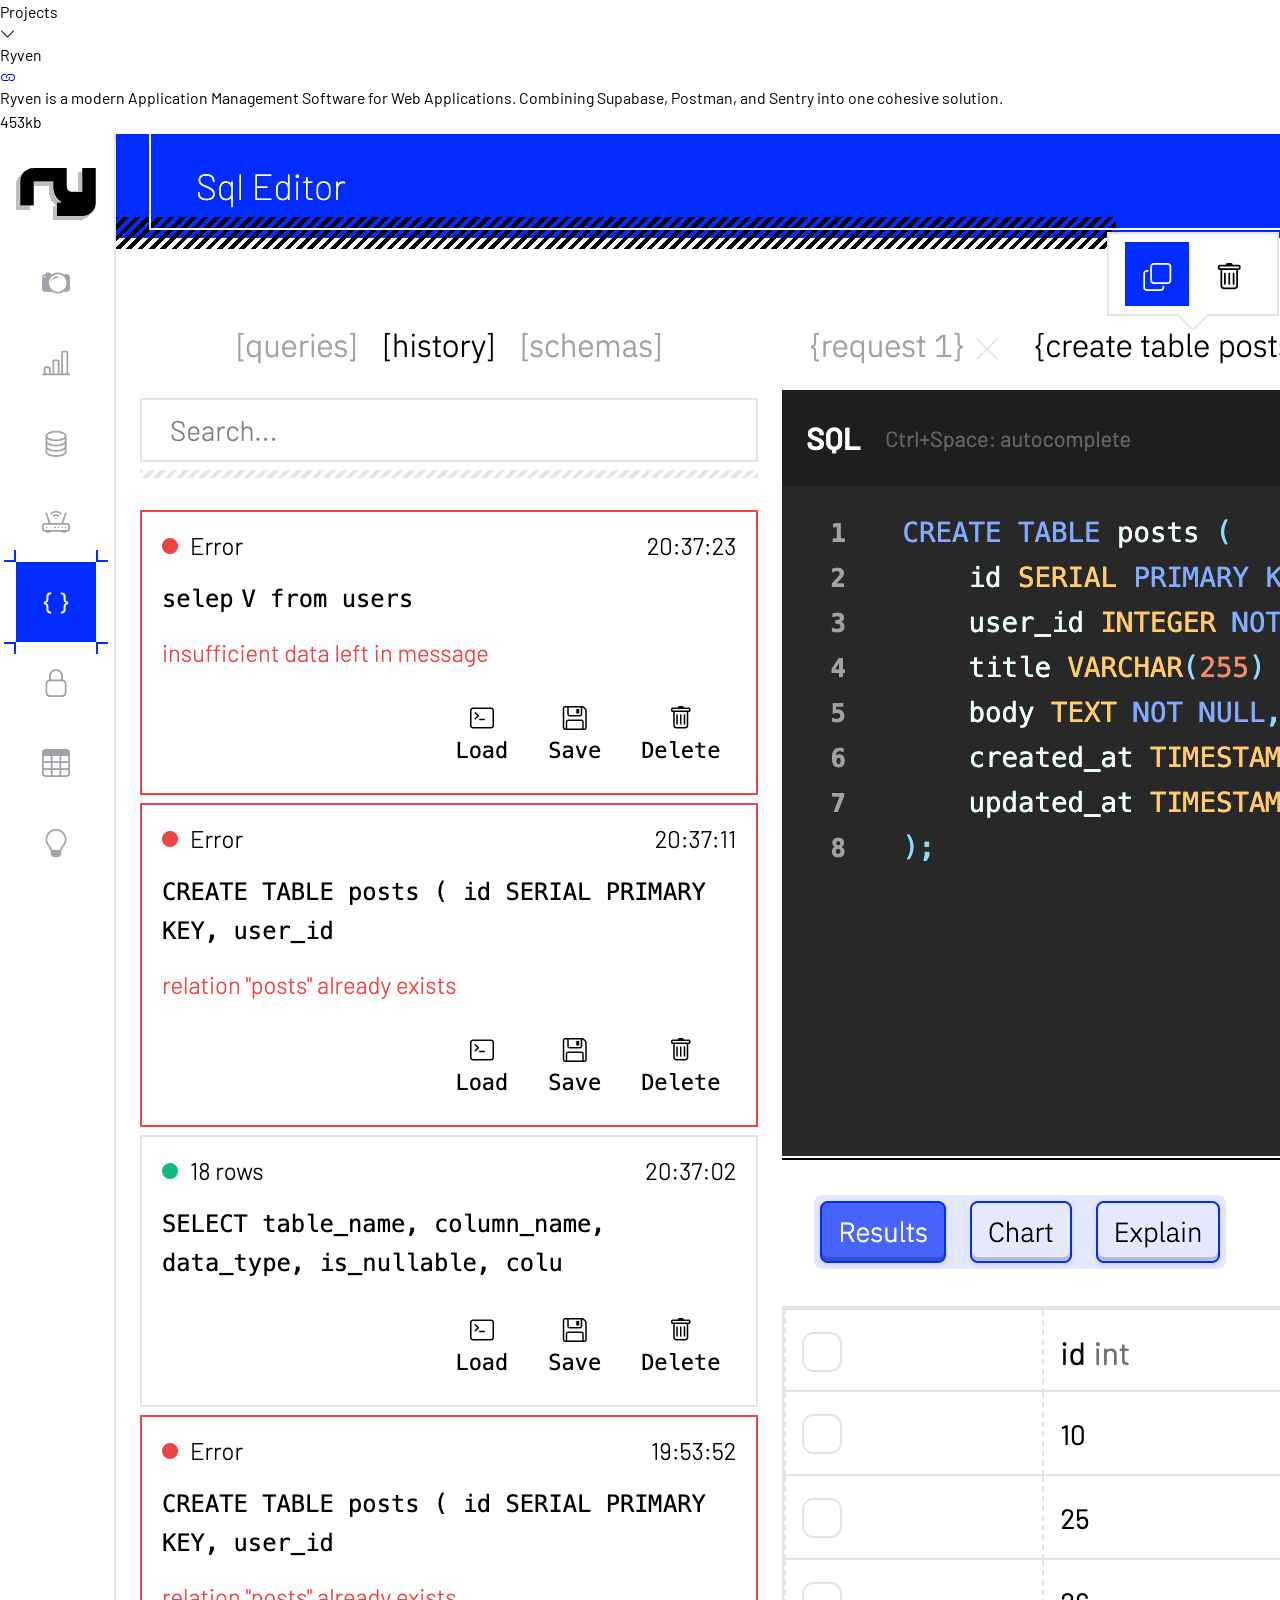
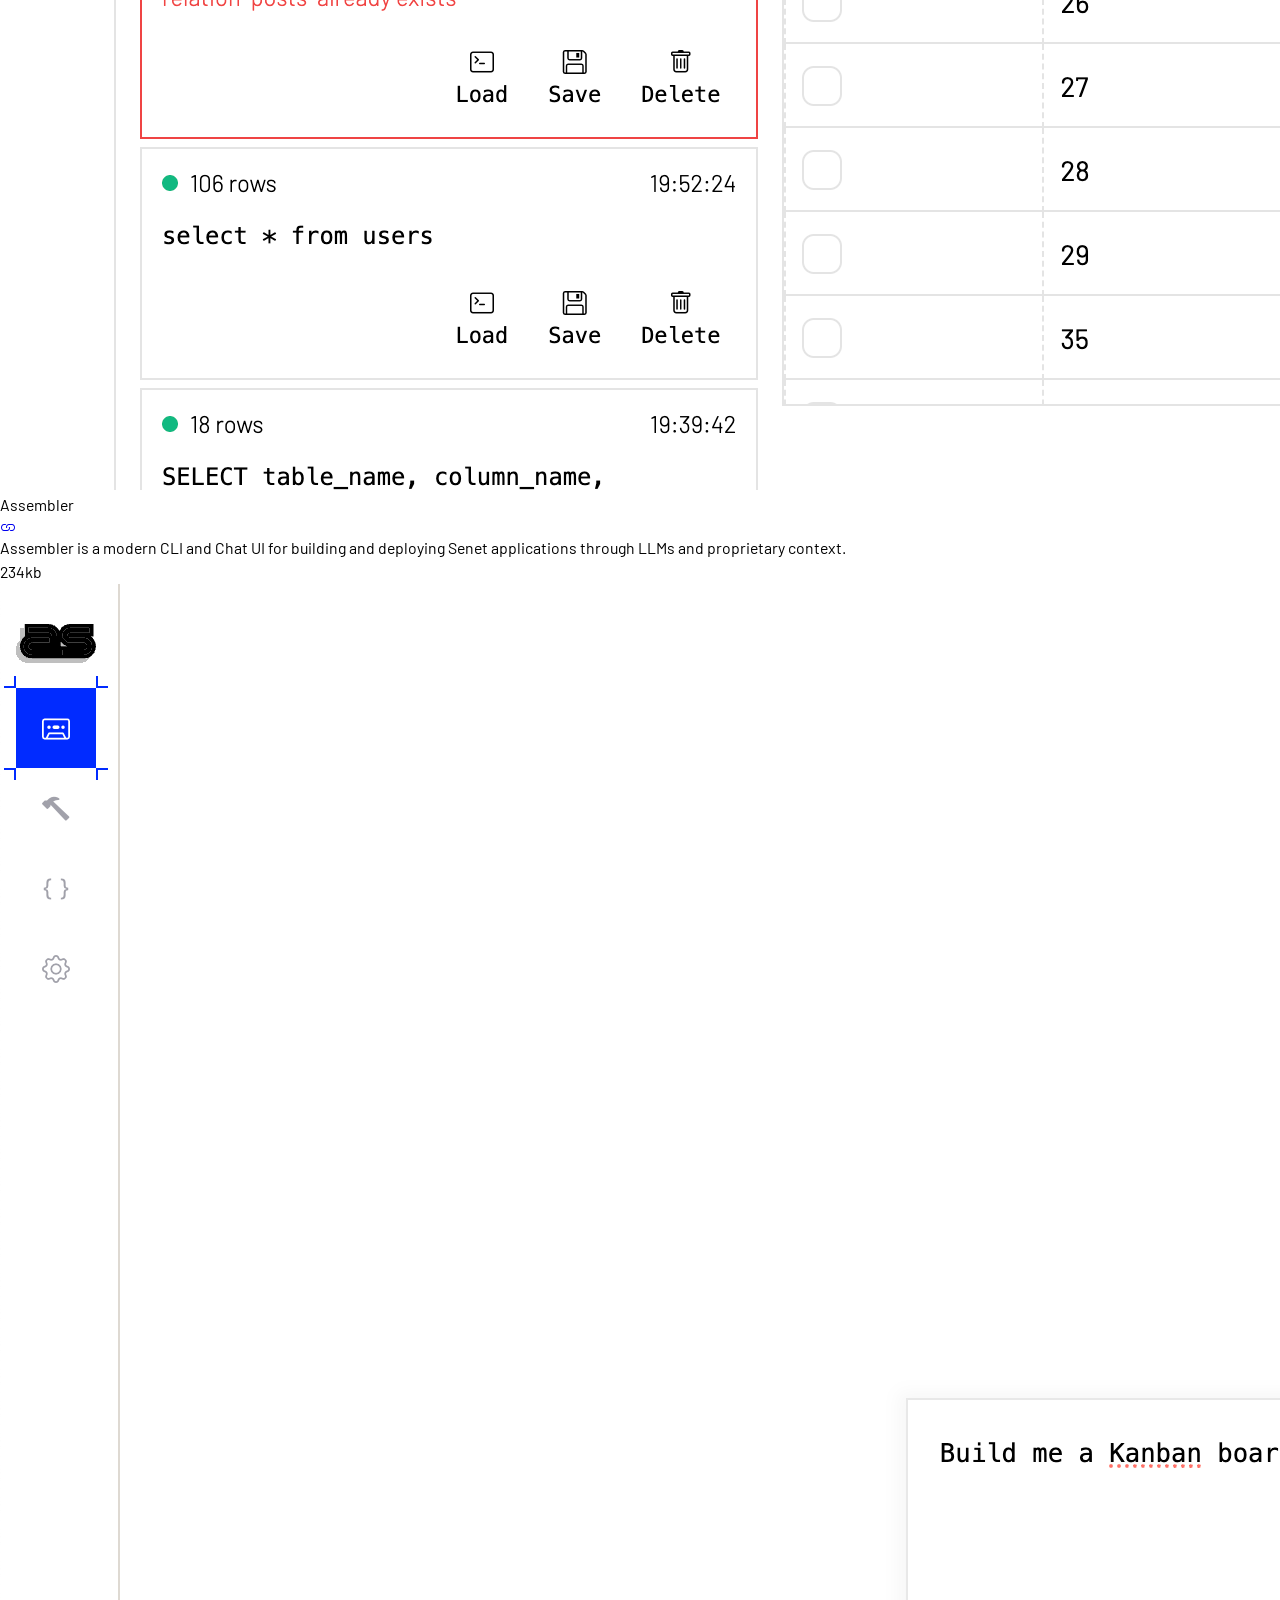
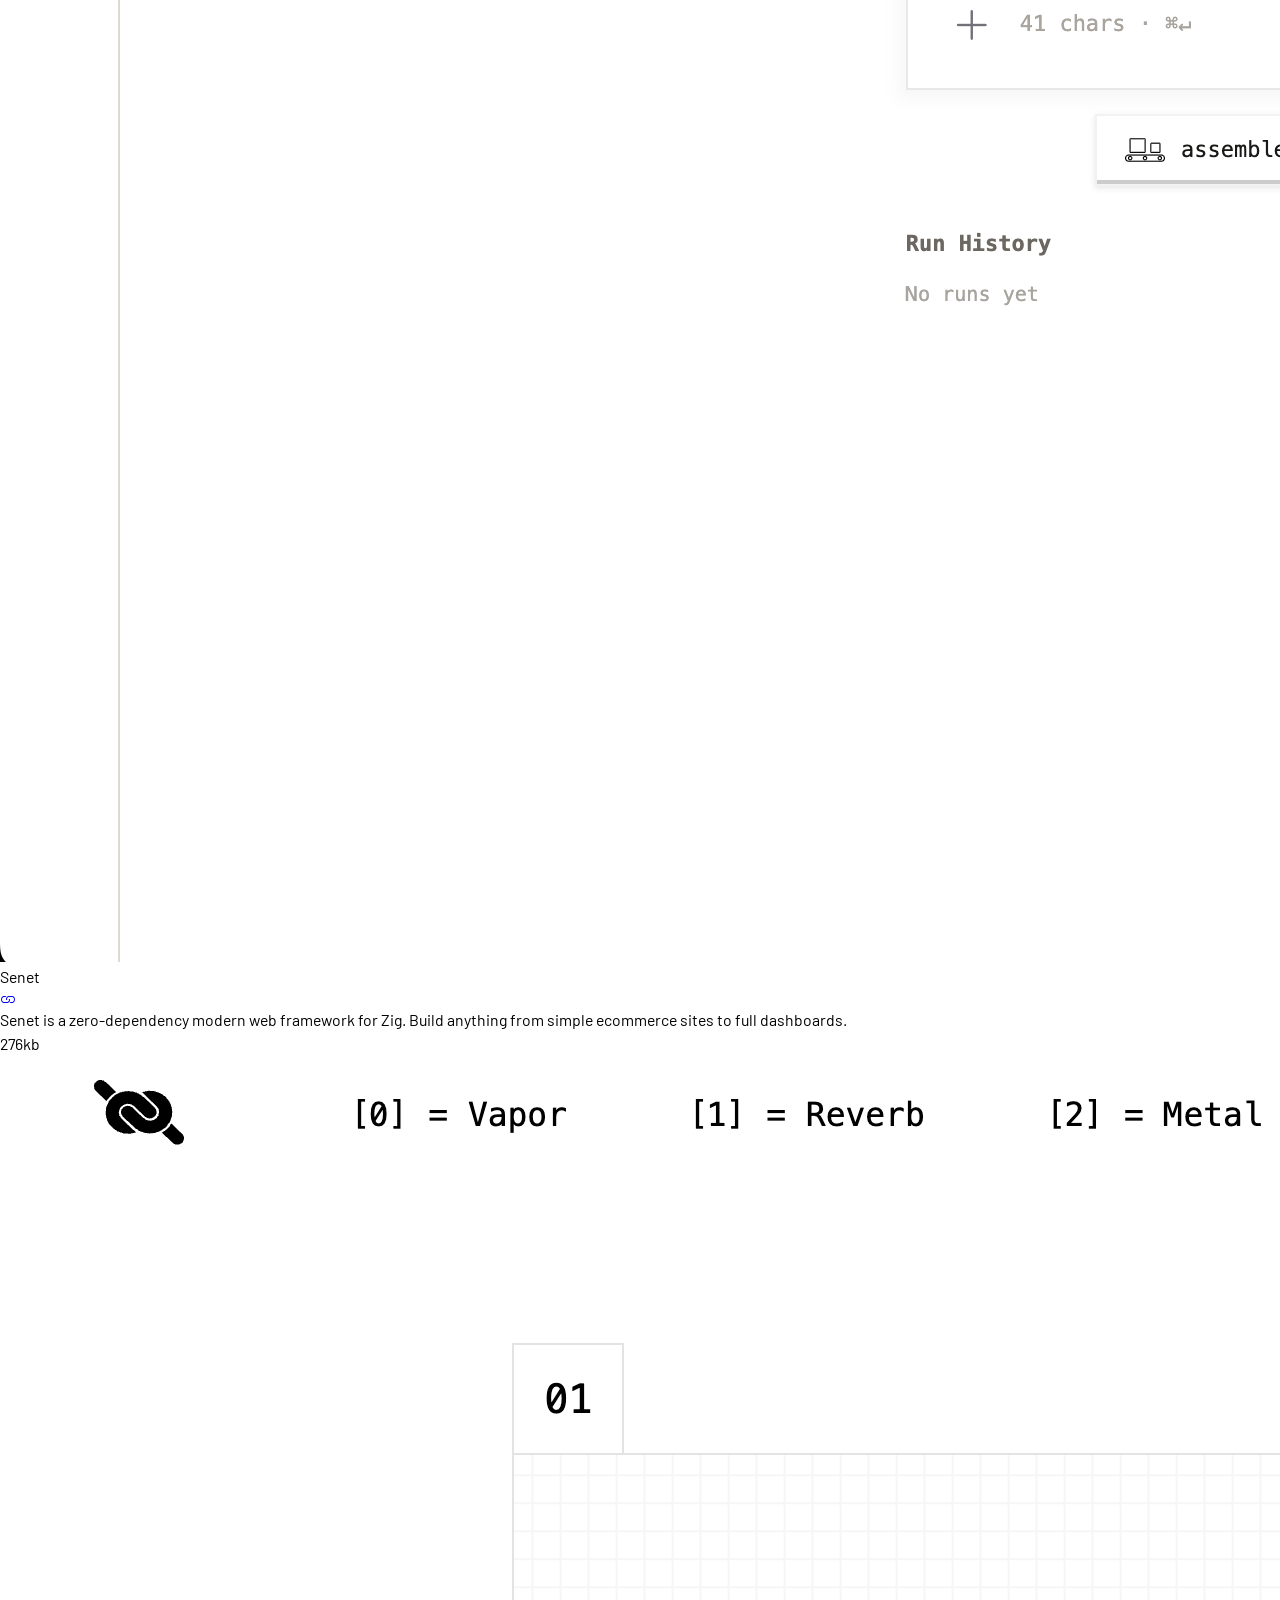
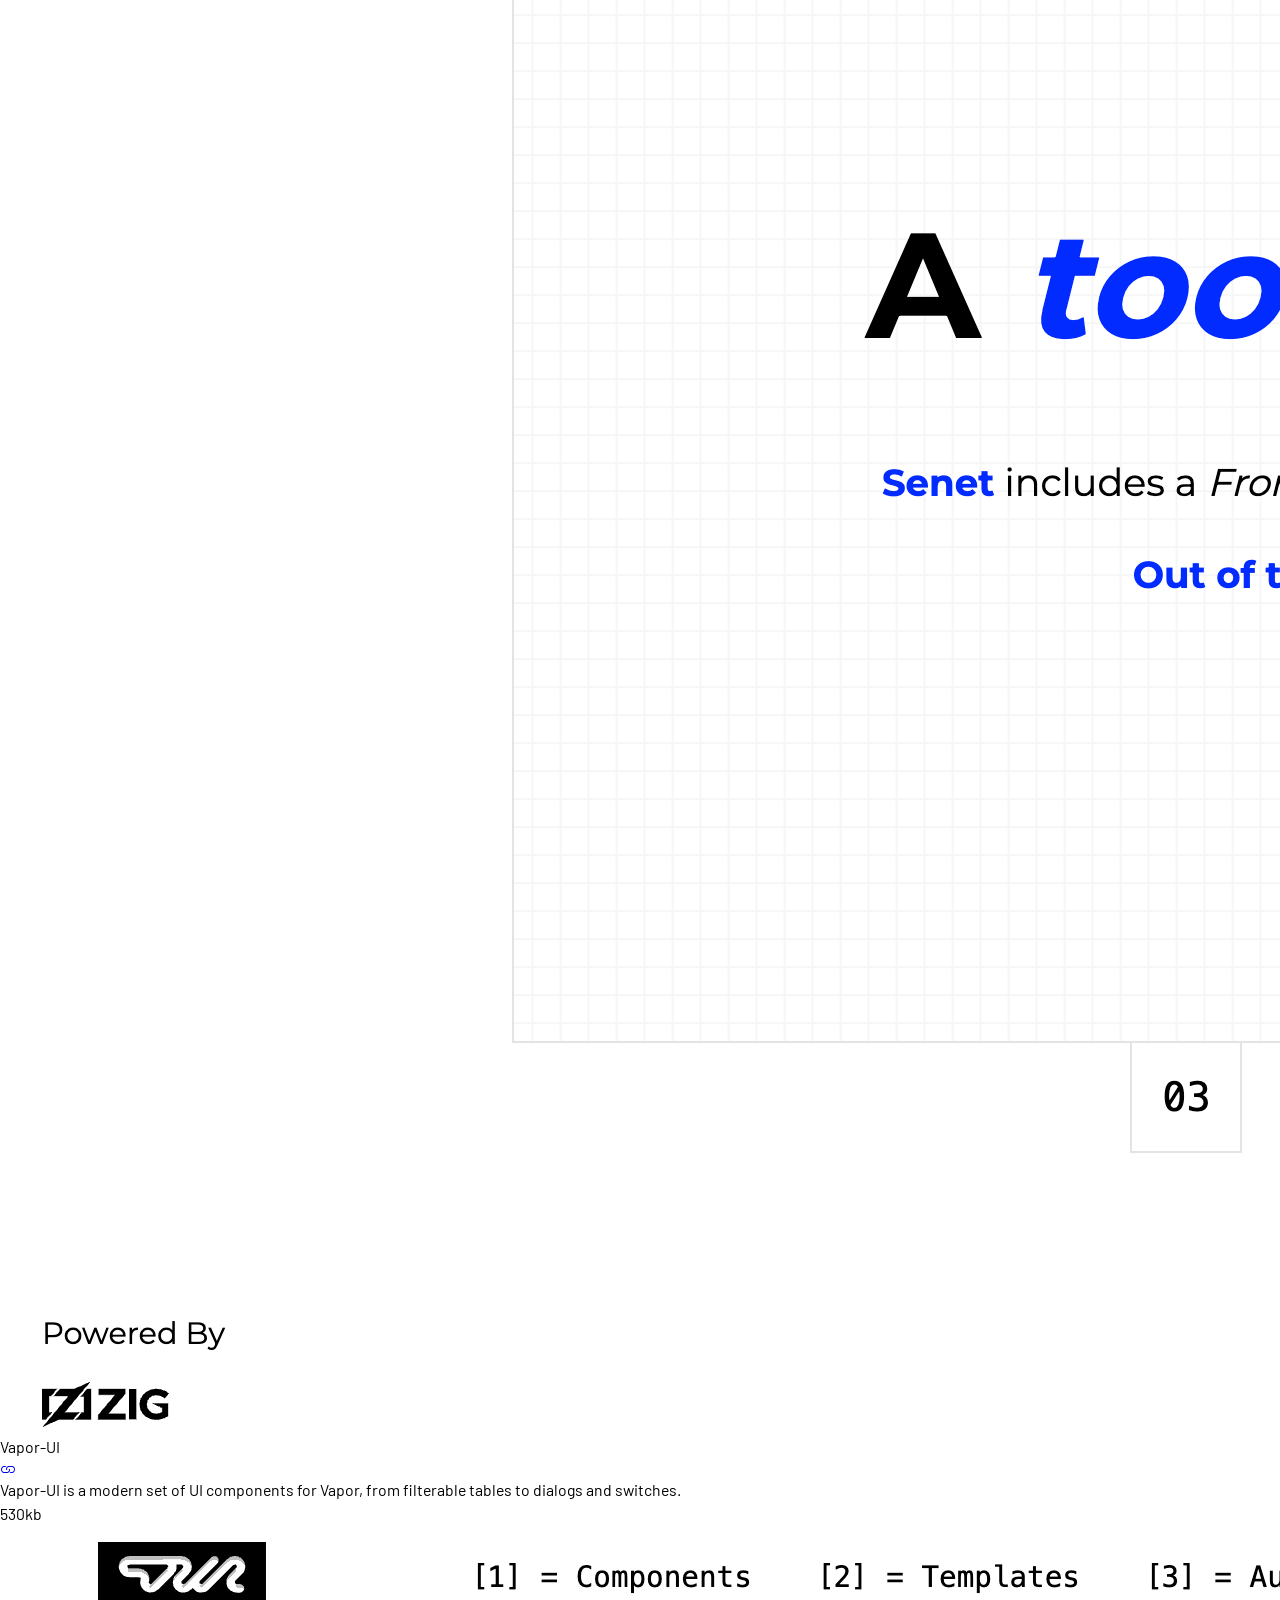
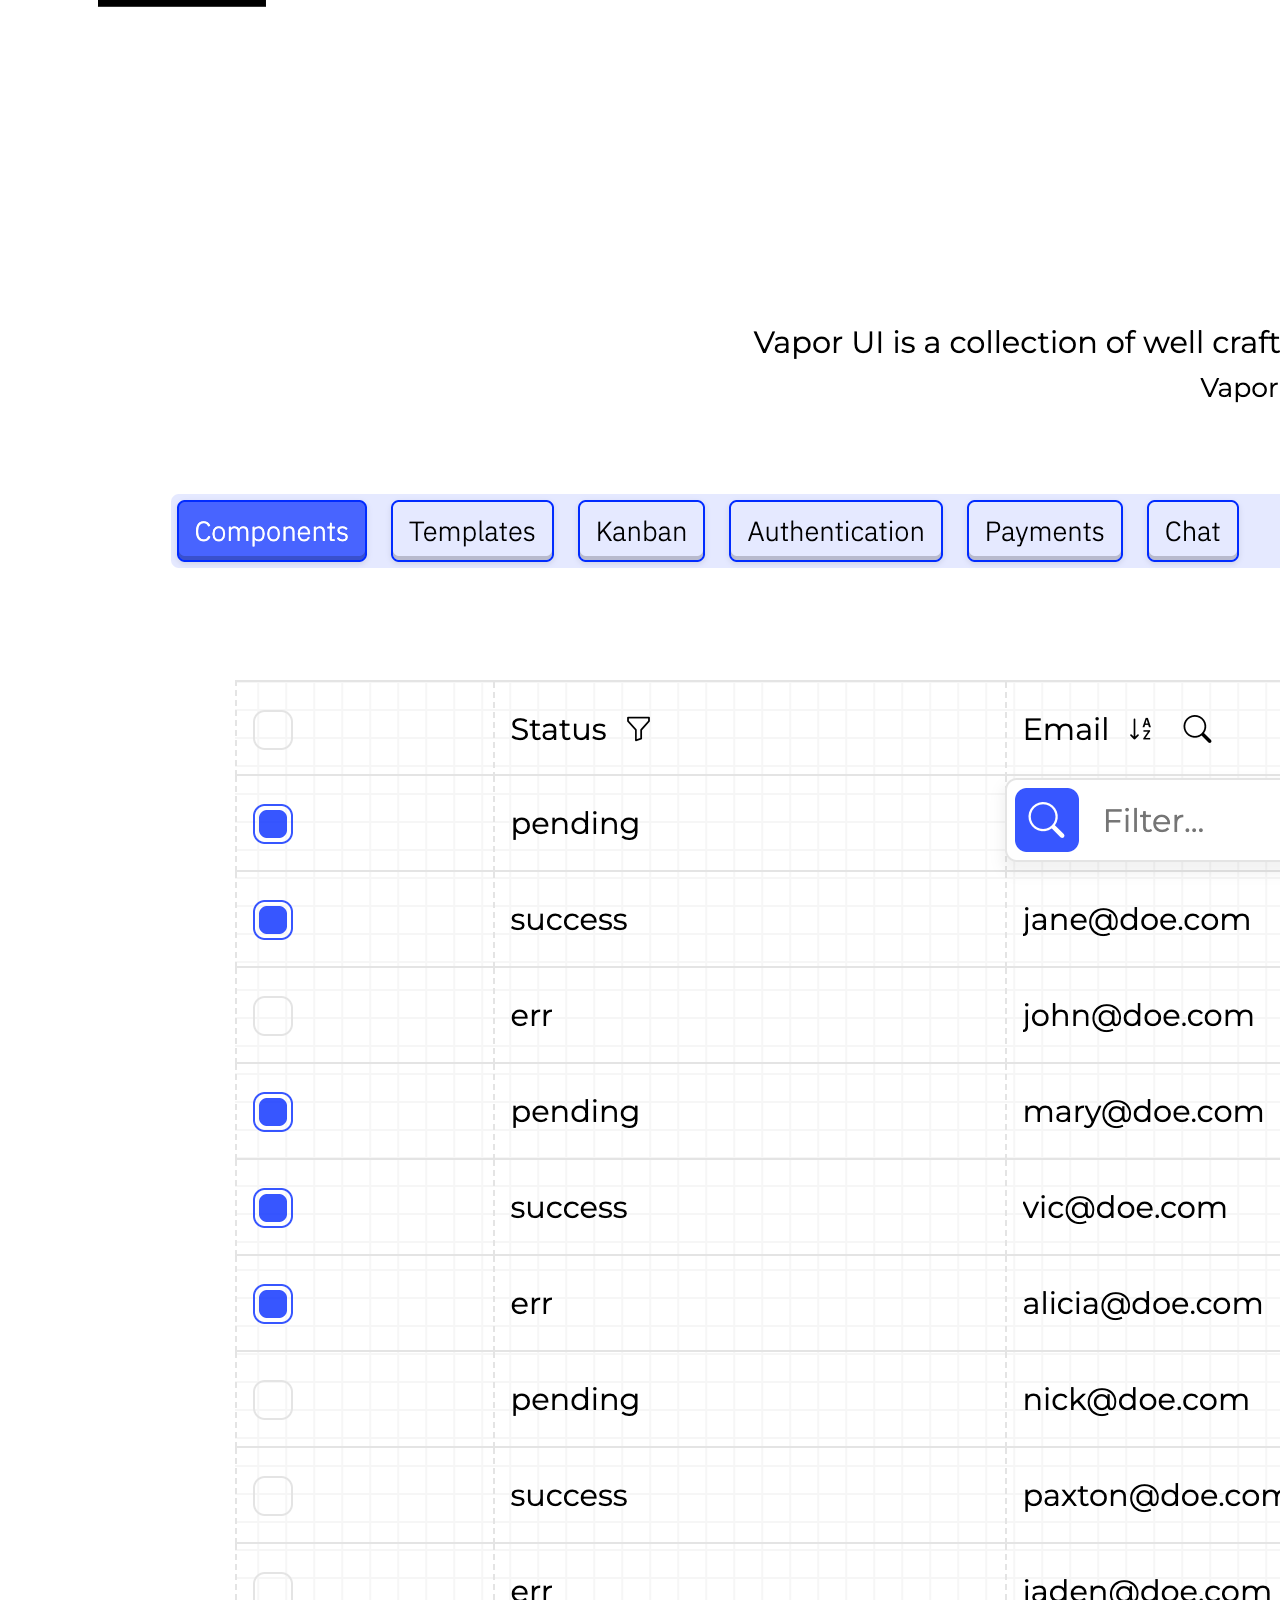
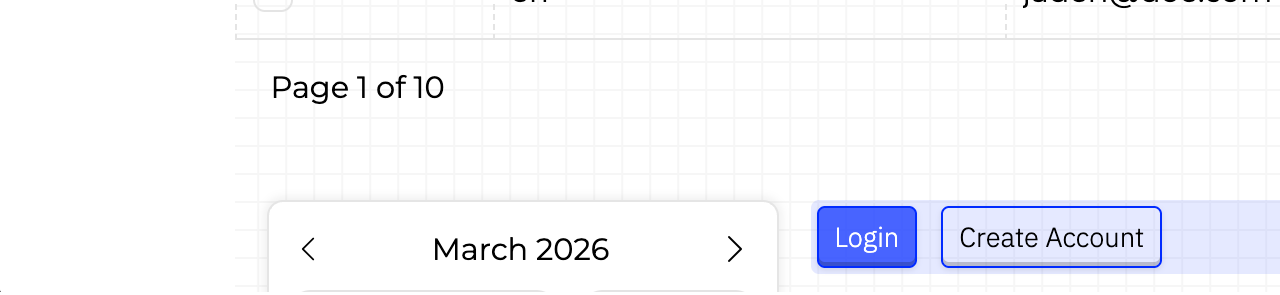
==== projects/index.html @ d0e2191f "added the kyber static html files" ====
<!doctype html>
<html lang="en">

<head>
  <title>Kyber</title>
  <meta charset="utf-8" />
  <meta name="google-site-verification" content="12aR_338F0VaglKbfvPLczdZV_Ej6AVx9Ef7M4ULfLU" />
  <meta name="description" content="Kyber" />
  <meta name="viewport" content="width=device-width, initial-scale=1.0" />
  <link rel="icon" href="/assets/icon.svg" type="image/svg+xml" />

  <link rel="preconnect" href="https://fonts.googleapis.com" />
  <link rel="preconnect" href="https://fonts.gstatic.com" crossorigin />
  <link rel="preconnect" href="https://cdn.jsdelivr.net" crossorigin />

  <link href="https://fonts.googleapis.com/css2?family=Bruno+Ace&display=swap" rel="stylesheet" media="print"
    onload="this.media='all'" />

  <link
    href="https://fonts.googleapis.com/css2?family=Barlow:ital,wght@0,100;0,200;0,300;0,400;0,500;0,600;0,700;0,800;0,900;1,100;1,200;1,300;1,400;1,500;1,600;1,700;1,800;1,900&display=swap"
    rel="stylesheet" />

  <link rel="stylesheet" href="https://cdn.jsdelivr.net/npm/bootstrap-icons@1.13.1/font/bootstrap-icons.min.css" />
  <link rel="stylesheet" href="/static/style.css" />
  <link rel="stylesheet" href="/static/style_variables.css" />

  <style>
    body {
      margin: 0;
      padding: 0;
      font-family: "Barlow", sans-serif;
      font-optical-sizing: auto;
      height: 100dvh;
      width: 100%;
      box-sizing: border-box;
      flex-shrink: 0;
      background-color: rgba(var(--background));
      color: rgb(var(--text));
      transition:
        background-color 0.3s ease,
        color 0.3s ease;
      scrollbar-width: none;
      /* Firefox */
      -ms-overflow-style: none;
      /* IE/Edge */
    }

    *,
    *::before,
    *::after {
      box-sizing: border-box;
      -webkit-tap-highlight-color: transparent;
      -webkit-scrollbar: display: none;
      scrollbar-width: none;
      -ms-overflow-style: none;
      /* Chrome, Safari, Opera */
      margin: 0;
    }

    ::view-transition-group(*) {
      animation-duration: 150ms;
    }

    ::view-transition-old(*),
    ::view-transition-new(*) {
      /* animation: none; */
    }

    p,
    h1,
    h2,
    h3,
    h4,
    h5,
    h6,
    textarea,
    input {
      line-height: 1.5;
      font-size-adjust: 0.5;
      font-family: inherit;
    }

    table {
      border-collapse: separate;
      border-spacing: 0;
    }

    div {
      min-width: 0;
    }

    button p {
      font-family: inherit;
    }

    button {
      font-family: inherit;
      font-size: inherit;
      line-height: inherit;
      color: inherit;
      min-width: 0;
      box-sizing: border-box;
      /* add these: */
      padding: 0;
      border: none;
      background: none;
      appearance: none;
    }



    input[type="file"]::file-selector-button {
      background: transparent;
      color: transparent;
      border: none;
    }


    input:-webkit-autofill {
      -webkit-box-shadow: 0 0 0 1000px transparent inset;
      -webkit-text-fill-color: inherit;
      caret-color: inherit;
      transition: background-color 5000s ease-in-out 0s;
    }

    .reload-indicator {
      position: fixed;
      top: 16px;
      right: 16px;
      background: #1a1a1a;
      color: #fff;
      padding: 10px 16px;
      border-radius: 6px;
      display: none;
      align-items: center;
      gap: 10px;
      font-family: system-ui, sans-serif;
      font-size: 14px;
      z-index: 99999;
      box-shadow: 0 4px 12px rgba(0, 0, 0, 0.3);
    }

    .reload-indicator.visible {
      display: flex;
    }

    .reload-spinner {
      width: 14px;
      height: 14px;
      border: 2px solid #333;
      border-top-color: #fff;
      border-radius: 50%;
      animation: spin 0.8s linear infinite;
    }

    @keyframes spin {
      to {
        transform: rotate(360deg);
      }
    }
  </style>
  <link rel="stylesheet" href="/static/projects/style.css" />
<link rel="stylesheet" href="/static/style_variables.css" /></head>

<body>
  <div id="reload-indicator" class="reload-indicator">
    <div class="reload-spinner"></div>
    <span>Reloading... <span id="reload-timer">0.0</span>s</span>
  </div>
  <main id="contents" style="display: contents"><div  id="Flex_S7ezG2-gk" class="lay_q9cYN3 pos_e8wtf3 mapa_CrkEb2 vis_SWFkJ2 ">
<div  id="Flex_nuQjl1-gk" class="lay_UlfIZ1 pos_e8wtf3 mapa_rPfvm1 vis_SWFkJ2 ">
<p  id="Text_bxNPe-gk" class="lay_1I8dE4 pos_e8wtf3 mapa_CrkEb2 vis_NyuBQ1 ">Projects</p>
<button  id="CtxB_v2AiU1-gk" class="lay_1I8dE4 pos_e8wtf3 mapa_CrkEb2 vis_gyebf intr_m5kAX3 ">
<i  id="Icon_ECBft-gk" class="bi bi-chevron-down lay_jXzf62 pos_e8wtf3 mapa_CrkEb2 vis_8Cij42 ">
</i>
</button>
</div>
<div  id="Flex_TRHbF-gk" class="lay_jmMXQ pos_e8wtf3 mapa_rPfvm1 vis_SWFkJ2 ">
<section  id="ryven" class="lay_UxUDR1 pos_e8wtf3 mapa_CrkEb2 vis_SWFkJ2 ">
<div  id="Flex_gZm544-gk" class="lay_kgftF3 pos_e8wtf3 mapa_CrkEb2 vis_SWFkJ2 ">
<div  id="Flex_NmtNz1-gk" class="lay_x0VQK1 pos_e8wtf3 mapa_tFMrw3 vis_n6pJr2 ">
<p  id="Text_NqwvQ4-gk" class="lay_5fIAI3 pos_e8wtf3 mapa_CrkEb2 vis_QagOS1 ">Ryven</p>
<a  id="Redi_y5CCR1-gk" class="lay_jXzf62 pos_e8wtf3 mapa_CrkEb2 vis_SWFkJ2 " href="https://ryven.kyber.run">
<i  id="Icon_V5JPb4-gk" class="bi bi-link lay_jXzf62 pos_e8wtf3 mapa_CrkEb2 vis_N8Tfk ">
</i>
</a>
</div>
<p  id="Text_XtSdY1-gk" class="lay_BhpmX2 pos_e8wtf3 mapa_tFMrw3 vis_OV1ec1 ">Ryven is a modern Application Management Software for Web Applications. Combining Supabase, Postman, and Sentry into one cohesive solution.</p>
<p  id="Text_h4CBZ4-gk" class="lay_aHPup pos_e8wtf3 mapa_tFMrw3 vis_Mvdqe1 ">453kb</p>

</div>
<div  id="Flex_nJ3zX4-gk" class="lay_hy5uF3 pos_e8wtf3 mapa_eoJ7b1 vis_SWFkJ2 ">
<div  id="Flex_rIsO6-gk" class="lay_u7gPT4 pos_e8wtf3 mapa_CrkEb2 vis_SWFkJ2 ">
<img  id="Imag_ljPtg-gk" class="lay_CQSaD pos_e8wtf3 mapa_CrkEb2 vis_kOQcB4 " src="/assets/ry_editor.png"alt="Ryven">
</img>
</div>
</div>
</section>
<section  id="assembler" class="lay_UxUDR1 pos_e8wtf3 mapa_CrkEb2 vis_SWFkJ2 ">
<div  id="Flex_0qKPY-gk" class="lay_kgftF3 pos_e8wtf3 mapa_CrkEb2 vis_SWFkJ2 ">
<div  id="Flex_7yYCb4-gk" class="lay_x0VQK1 pos_e8wtf3 mapa_tFMrw3 vis_n6pJr2 ">
<p  id="Text_D53Ej-gk" class="lay_5fIAI3 pos_e8wtf3 mapa_CrkEb2 vis_QagOS1 ">Assembler</p>
<a  id="Redi_h29io2-gk" class="lay_jXzf62 pos_e8wtf3 mapa_CrkEb2 vis_SWFkJ2 " href="https://assembler.kyber.run">
<i  id="Icon_sGwhf3-gk" class="bi bi-link lay_jXzf62 pos_e8wtf3 mapa_CrkEb2 vis_N8Tfk ">
</i>
</a>
</div>
<p  id="Text_YZlYJ-gk" class="lay_BhpmX2 pos_e8wtf3 mapa_tFMrw3 vis_OV1ec1 ">Assembler is a modern CLI and Chat UI for building and deploying Senet applications through LLMs and proprietary context.</p>
<p  id="Text_zP4ee-gk" class="lay_aHPup pos_e8wtf3 mapa_tFMrw3 vis_Mvdqe1 ">234kb</p>

</div>
<div  id="Flex_Xy9DU1-gk" class="lay_hy5uF3 pos_e8wtf3 mapa_eoJ7b1 vis_SWFkJ2 ">
<div  id="Flex_1q0gs3-gk" class="lay_u7gPT4 pos_e8wtf3 mapa_CrkEb2 vis_SWFkJ2 ">
<img  id="Imag_kYUaG4-gk" class="lay_CQSaD pos_e8wtf3 mapa_CrkEb2 vis_21Zvw2 " src="/assets/assembler.png"alt="Assembler">
</img>
</div>
</div>
</section>
<section  id="senet" class="lay_UxUDR1 pos_e8wtf3 mapa_CrkEb2 vis_SWFkJ2 ">
<div  id="Flex_ZBHVX1-gk" class="lay_kgftF3 pos_e8wtf3 mapa_CrkEb2 vis_SWFkJ2 ">
<div  id="Flex_0gRE32-gk" class="lay_x0VQK1 pos_e8wtf3 mapa_tFMrw3 vis_n6pJr2 ">
<p  id="Text_ovnHC2-gk" class="lay_5fIAI3 pos_e8wtf3 mapa_CrkEb2 vis_QagOS1 ">Senet</p>
<a  id="Redi_CYJfq2-gk" class="lay_jXzf62 pos_e8wtf3 mapa_CrkEb2 vis_SWFkJ2 " href="https://senet.run">
<i  id="Icon_GtWk21-gk" class="bi bi-link lay_jXzf62 pos_e8wtf3 mapa_CrkEb2 vis_N8Tfk ">
</i>
</a>
</div>
<p  id="Text_qZDId2-gk" class="lay_BhpmX2 pos_e8wtf3 mapa_tFMrw3 vis_OV1ec1 ">Senet is a zero-dependency modern web framework for Zig. Build anything from simple ecommerce sites to full dashboards.</p>
<p  id="Text_w19M62-gk" class="lay_aHPup pos_e8wtf3 mapa_tFMrw3 vis_Mvdqe1 ">276kb</p>

</div>
<div  id="Flex_kjT7x-gk" class="lay_hy5uF3 pos_e8wtf3 mapa_eoJ7b1 vis_SWFkJ2 ">
<div  id="Flex_Edzrp2-gk" class="lay_u7gPT4 pos_e8wtf3 mapa_CrkEb2 vis_SWFkJ2 ">
<img  id="Imag_eedLS4-gk" class="lay_CQSaD pos_e8wtf3 mapa_CrkEb2 vis_pyq902 " src="/assets/senet.png"alt="Senet">
</img>
</div>
</div>
</section>
<section  id="vapor-ui" class="lay_UxUDR1 pos_e8wtf3 mapa_CrkEb2 vis_SWFkJ2 ">
<div  id="Flex_ZNP2f4-gk" class="lay_kgftF3 pos_e8wtf3 mapa_CrkEb2 vis_SWFkJ2 ">
<div  id="Flex_GyxS5-gk" class="lay_x0VQK1 pos_e8wtf3 mapa_tFMrw3 vis_n6pJr2 ">
<p  id="Text_Buf8Y-gk" class="lay_5fIAI3 pos_e8wtf3 mapa_CrkEb2 vis_QagOS1 ">Vapor-UI</p>
<a  id="Redi_vcb8b-gk" class="lay_jXzf62 pos_e8wtf3 mapa_CrkEb2 vis_SWFkJ2 " href="https://vapor-ui.com">
<i  id="Icon_FjhPF1-gk" class="bi bi-link lay_jXzf62 pos_e8wtf3 mapa_CrkEb2 vis_N8Tfk ">
</i>
</a>
</div>
<p  id="Text_LAMsZ1-gk" class="lay_BhpmX2 pos_e8wtf3 mapa_tFMrw3 vis_OV1ec1 ">Vapor-UI is a modern set of UI components for Vapor, from filterable tables to dialogs and switches.</p>
<p  id="Text_ThdSA3-gk" class="lay_aHPup pos_e8wtf3 mapa_tFMrw3 vis_Mvdqe1 ">530kb</p>

</div>
<div  id="Flex_58b0o-gk" class="lay_hy5uF3 pos_e8wtf3 mapa_eoJ7b1 vis_SWFkJ2 ">
<div  id="Flex_gphC42-gk" class="lay_u7gPT4 pos_e8wtf3 mapa_CrkEb2 vis_SWFkJ2 ">
<img  id="Imag_nAhge1-gk" class="lay_CQSaD pos_e8wtf3 mapa_CrkEb2 vis_ki2II1 " src="/assets/vapor-ui.png"alt="Vapor-UI">
</img>
</div>
</div>
</section>
</div>
</div>
</div>
</body>
</html>
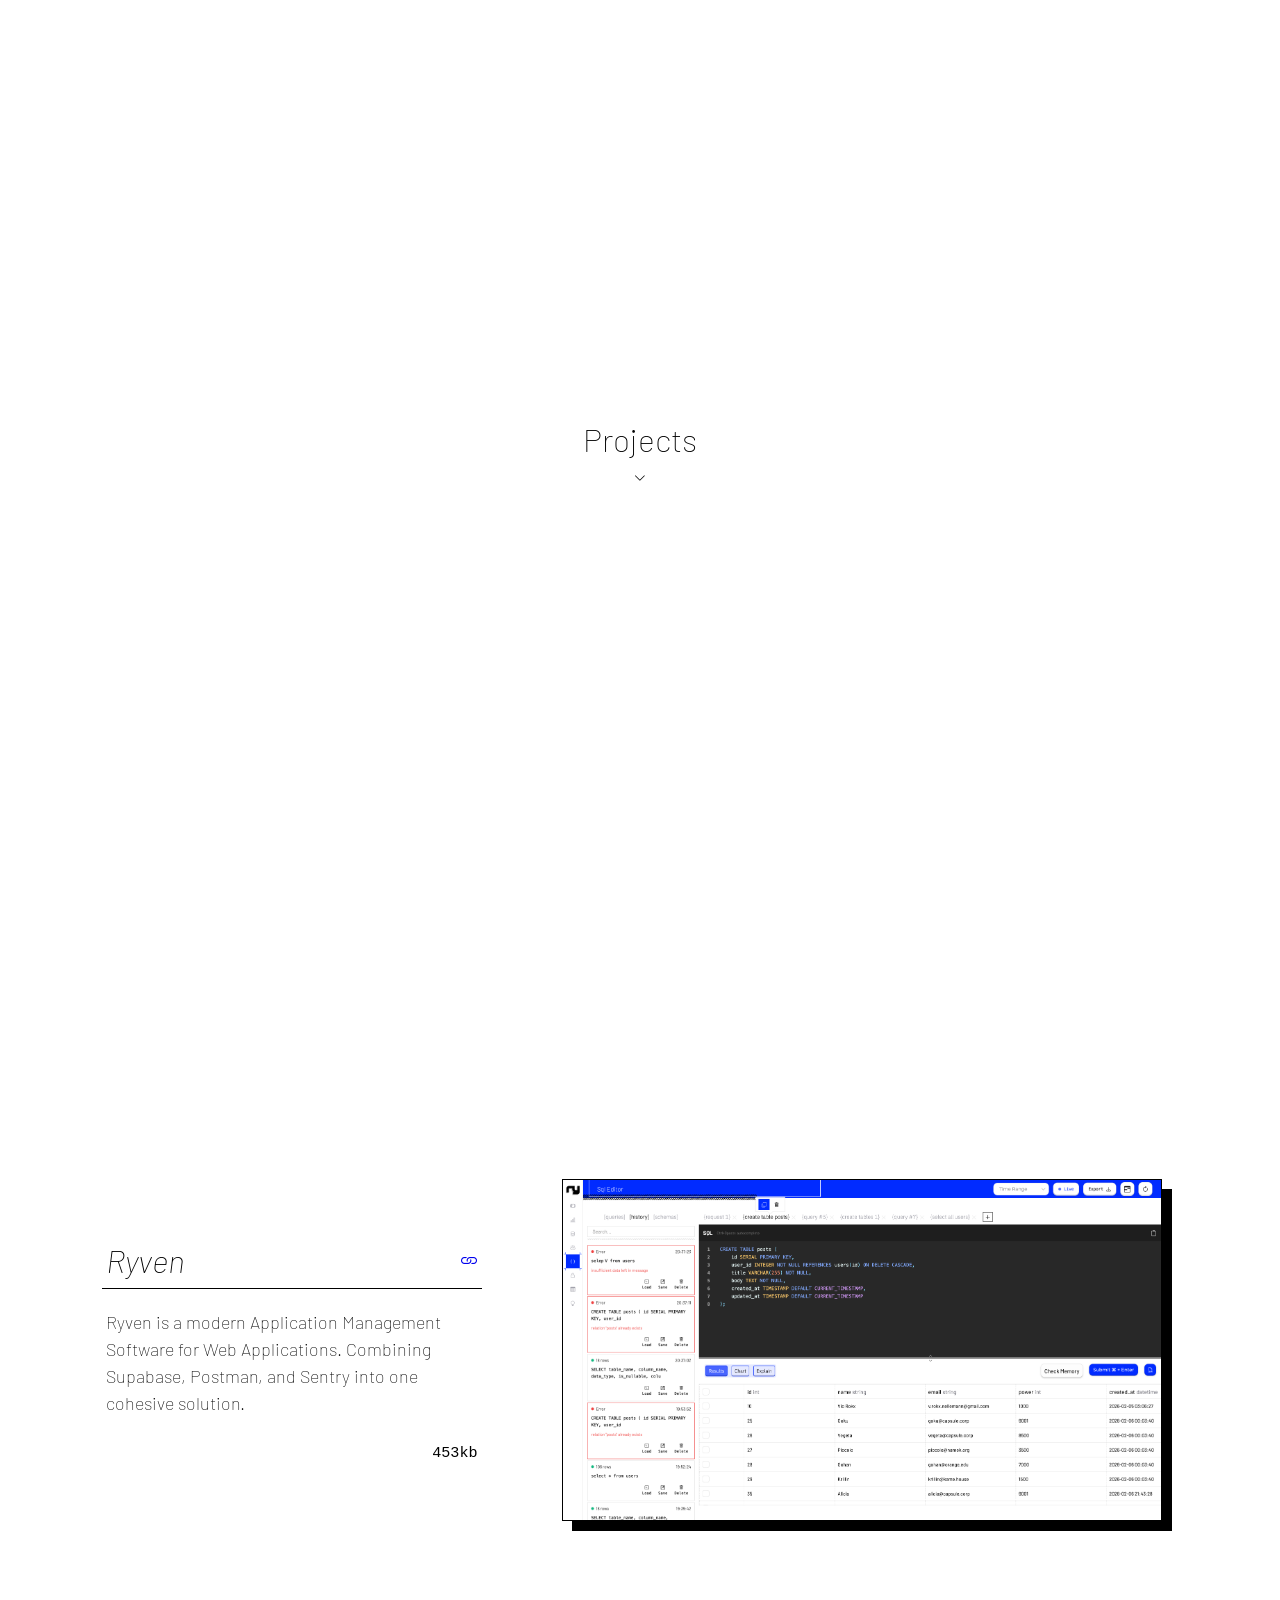
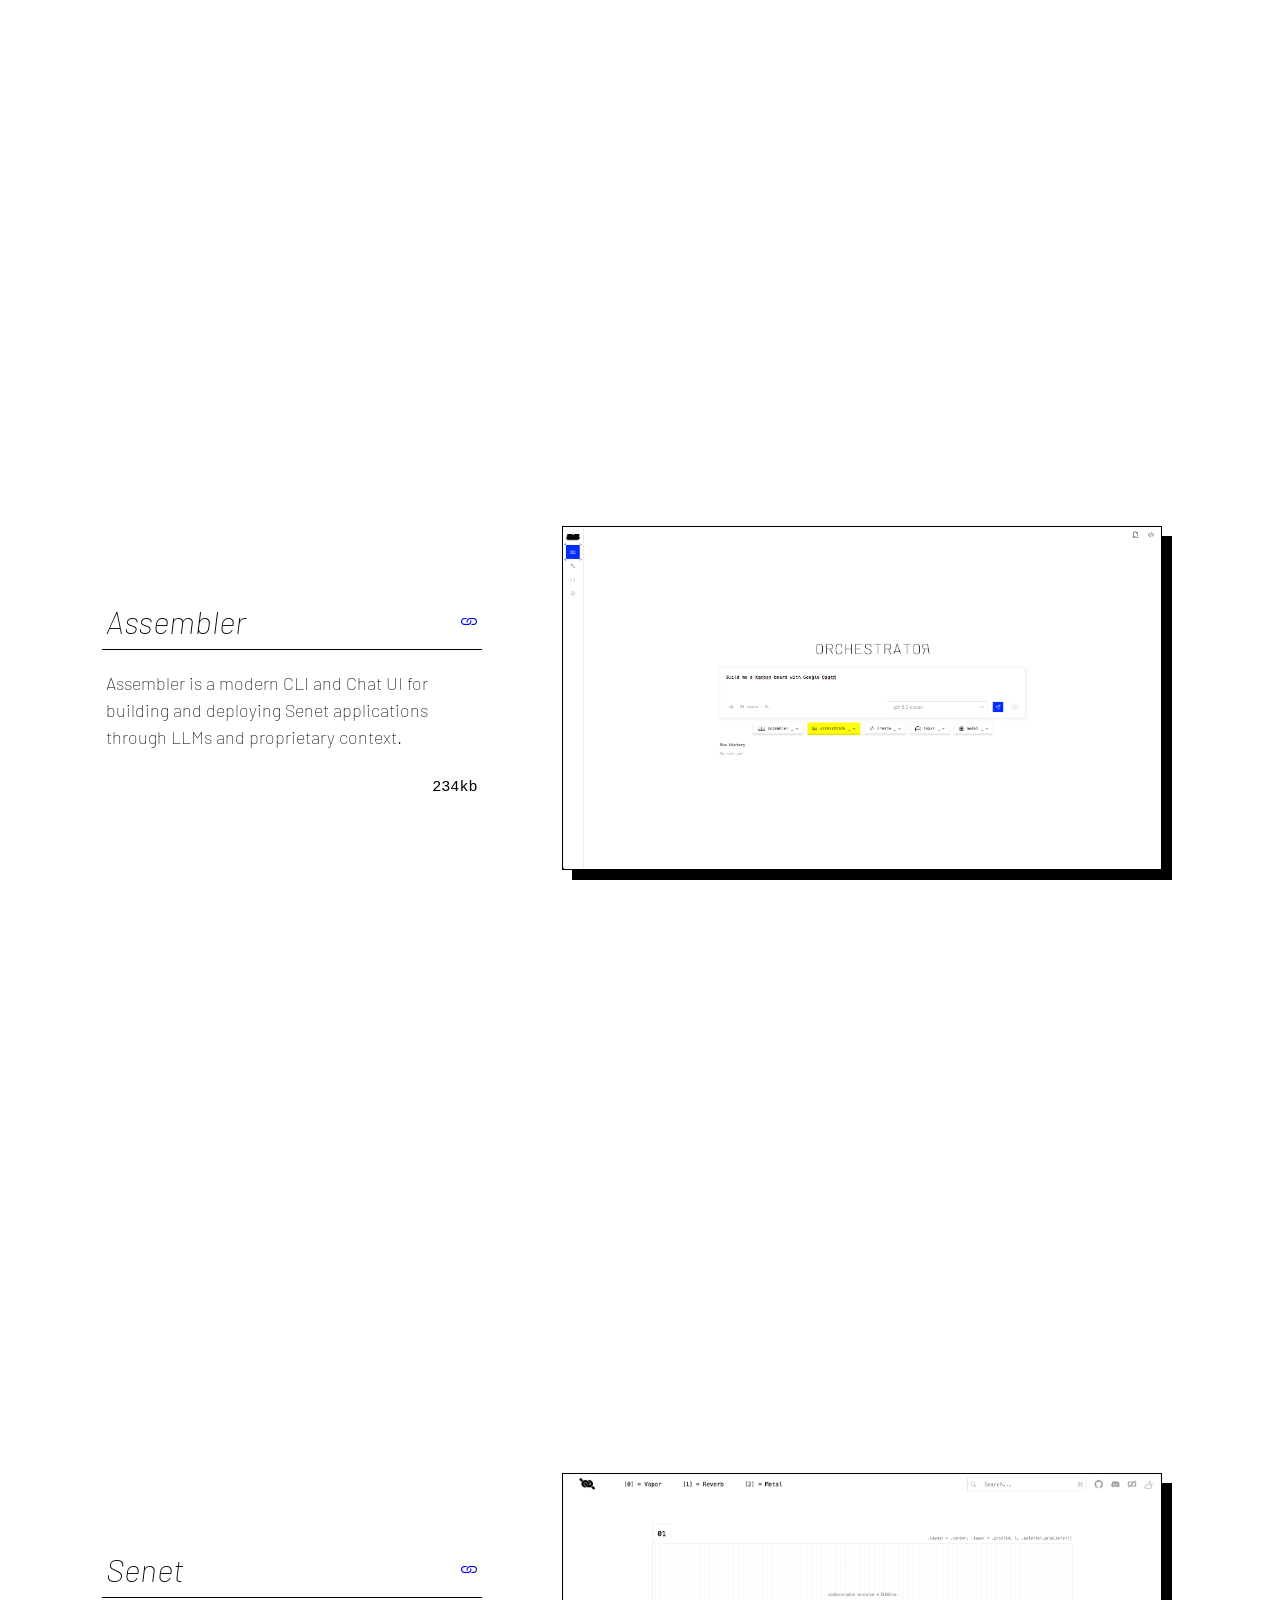
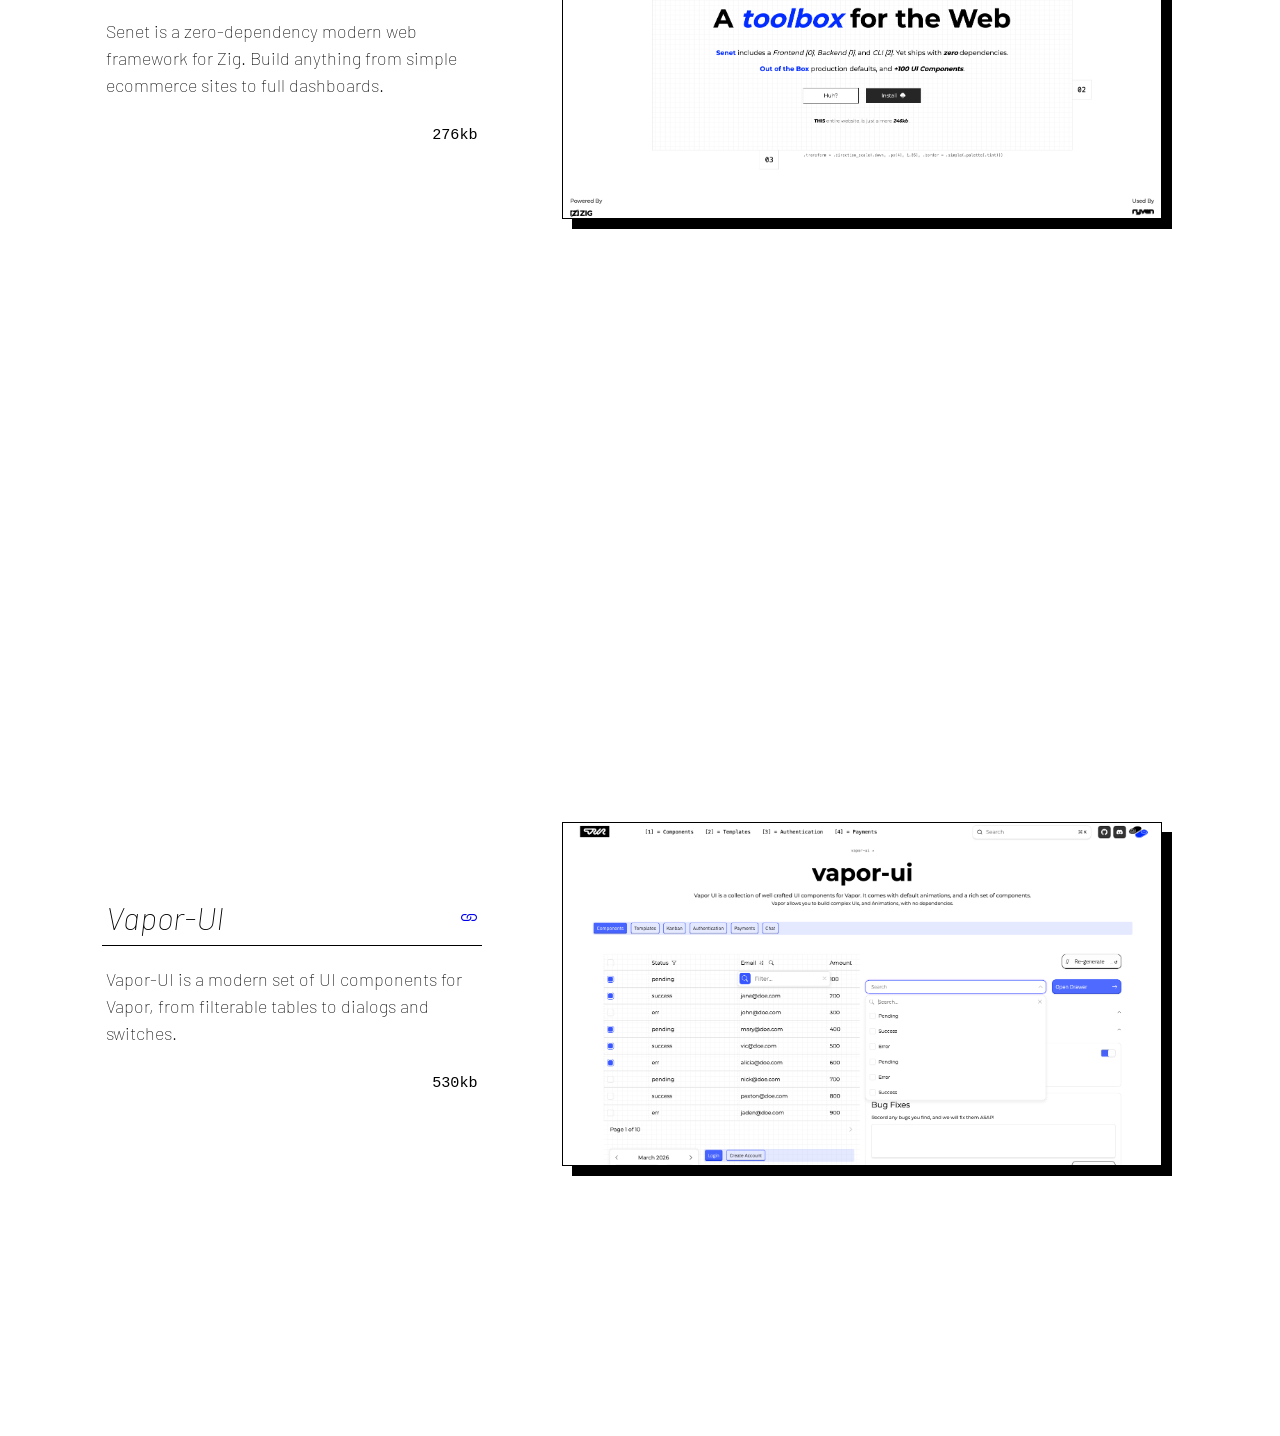
==== commit 05a26fb9: "added updates to the style calls links" ====
--- a/projects/index.html
+++ b/projects/index.html
@@ -21,8 +21,8 @@
     rel="stylesheet" />
 
   <link rel="stylesheet" href="https://cdn.jsdelivr.net/npm/bootstrap-icons@1.13.1/font/bootstrap-icons.min.css" />
-  <link rel="stylesheet" href="/static/style.css" />
-  <link rel="stylesheet" href="/static/style_variables.css" />
+  <link rel="stylesheet" href="/style.css" />
+  <link rel="stylesheet" href="/style_variables.css" />
 
   <style>
     body {
@@ -260,4 +260,4 @@
 </div>
 </div>
 </body>
-</html>+</html>
--- a/style.css
+++ b/style.css
@@ -0,0 +1,226 @@
+.lay_jmMXQ{
+display:flex;
+flex-direction:column;
+gap:64px;
+width:100.00%;
+flex-shrink: 0;
+height:100.00%;
+flex-shrink: 0;
+}
+.lay_hy5uF3{
+display:flex;
+flex-direction:column;
+align-items:center;
+justify-content:center;
+gap:16px;
+width:50.00%;
+flex-shrink: 0;
+height:100.00%;
+flex-shrink: 0;
+}
+.lay_x0VQK1{
+display:flex;
+flex-direction:row;
+justify-content:space-between;
+align-items:center;
+align-self: stretch;
+}
+.lay_u7gPT4{
+display:flex;
+flex-direction:column;
+align-items:center;
+justify-content:center;
+gap:32px;
+align-self: stretch;
+}
+.lay_CQSaD{
+width:100.00%;
+}
+.lay_jXzf62{
+}
+.lay_5fIAI3{
+flex: 1;
+min-width: 0;
+}
+.lay_LsrmU{
+text-align:center;
+}
+.lay_UlfIZ1{
+display:flex;
+flex-direction:column;
+align-items:center;
+justify-content:center;
+gap:4px;
+width:100.00%;
+flex-shrink: 0;
+height:100.00%;
+flex-shrink: 0;
+}
+.lay_q9cYN3{
+display:flex;
+flex-direction:column;
+width:100.00%;
+flex-shrink: 0;
+height:100.00%;
+flex-shrink: 0;
+}
+.lay_AAEYy1{
+width:20.00%;
+}
+.lay_iENnw2{
+display:flex;
+flex-direction:column;
+align-items:center;
+justify-content:center;
+gap:20px;
+width:100.00%;
+flex-shrink: 0;
+height:100.00%;
+flex-shrink: 0;
+}
+.lay_1I8dE4{
+}
+.lay_BhpmX2{
+align-self: stretch;
+}
+.lay_aHPup{
+text-align:right;
+align-self: stretch;
+}
+.lay_UxUDR1{
+display:flex;
+flex-direction:row;
+justify-content:center;
+align-items:center;
+gap:64px;
+width:100.00%;
+flex-shrink: 0;
+height:100.00%;
+flex-shrink: 0;
+flex-wrap:wrap;
+}
+.lay_kgftF3{
+display:flex;
+flex-direction:column;
+align-items:flex-start;
+justify-content:center;
+gap:16px;
+width:30.00%;
+flex-shrink: 0;
+align-self: stretch;
+}
+.vis_QagOS1{
+font-size:32px;
+font-weight:100;
+font-style:italic;
+text-decoration:none;
+}
+.vis_n6pJr2{
+border-width:0px 0px 1px 0px;
+border-color:rgb(var(--text));
+border-style: solid;
+text-decoration:none;
+}
+.vis_kOQcB4{
+border-width:1px 1px 1px 1px;
+border-color:rgb(var(--text));
+border-style: solid;
+box-shadow:10px 10px 0px rgb(var(--text));text-decoration:none;
+}
+.vis_gyebf{
+background-color:rgba(0,0,0,0.00);
+cursor:pointer;
+border-width:0px 0px 0px 0px;
+text-decoration:none;
+}
+.vis_emOFS{
+font-size:16px;
+font-weight:100;
+color:rgb(var(--text));
+text-decoration:none;
+}
+.vis_8Cij42{
+font-size:12px;
+text-decoration:none;
+}
+.vis_NyuBQ1{
+font-size:32px;
+font-weight:100;
+text-decoration:none;
+}
+.vis_Z0PiT2{
+font-size:22px;
+font-weight:100;
+color:rgb(var(--text));
+text-decoration:none;
+}
+.vis_OV1ec1{
+font-size:18px;
+font-weight:100;
+text-decoration:none;
+}
+.vis_Mvdqe1{
+font-size:16px;
+font-family:JetBrains Mono, monospace;
+font-weight:100;
+text-decoration:none;
+}
+.vis_SWFkJ2{
+text-decoration:none;
+}
+.vis_pdyhn2{
+font-size:18px;
+font-weight:100;
+color:rgb(var(--text));
+text-decoration:none;
+}
+.vis_pyq902{
+border-width:1px 1px 1px 1px;
+border-color:rgb(var(--text));
+border-style: solid;
+box-shadow:10px 10px 0px rgb(var(--text));text-decoration:none;
+}
+.vis_N8Tfk{
+font-size:18px;
+text-decoration:none;
+}
+.vis_21Zvw2{
+border-width:1px 1px 1px 1px;
+border-color:rgb(var(--text));
+border-style: solid;
+box-shadow:10px 10px 0px rgb(var(--text));text-decoration:none;
+}
+.vis_ki2II1{
+border-width:1px 1px 1px 1px;
+border-color:rgb(var(--text));
+border-style: solid;
+box-shadow:10px 10px 0px rgb(var(--text));text-decoration:none;
+}
+.pos_e8wtf3{
+}
+.mapa_jLwmu3{
+padding:0px 0px 0px 0px;
+margin:32px 0px 32px 0px;
+}
+.mapa_CrkEb2{
+padding:0px 0px 0px 0px;
+margin:0px 0px 0px 0px;
+}
+.mapa_tFMrw3{
+padding:4px 4px 4px 4px;
+margin:0px 0px 0px 0px;
+}
+.mapa_rPfvm1{
+padding:8px 8px 8px 8px;
+margin:0px 0px 0px 0px;
+}
+.mapa_eoJ7b1{
+padding:0px 16px 0px 16px;
+margin:0px 0px 0px 0px;
+}
+.intr_m5kAX3:hover{
+text-decoration:none;
+anchor-name:--JetBrains Mono, monospace;
+position-anchor:--JetBrains Mono, monospace;
+transform:scale(1.04) ;
+}
--- a/style_variables.css
+++ b/style_variables.css
@@ -0,0 +1,10 @@
+:root {
+--text:0,0,0;;
+--background:255,255,255;;
+--tint:0,43,255;;
+}
+[data-theme="dark"] {
+--text:234,234,234;;
+--background:15,15,15;;
+--tint:194,254,10;;
+}
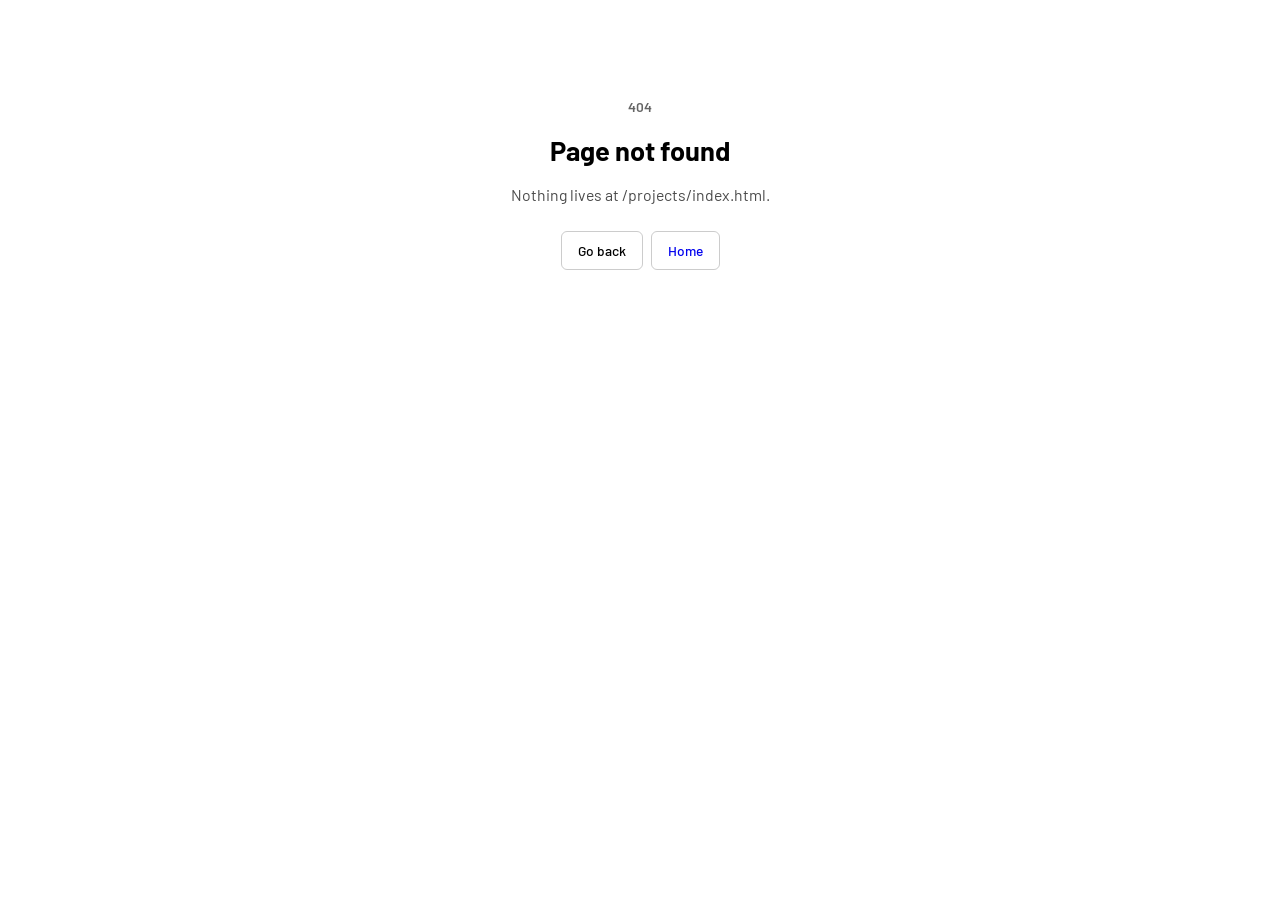
==== commit 9272683d: "kyber on vapor 3.12.1; ryven's card points at ryven.kyber.run Built from ~/Desktop/Zig/kyber with zi" ====
--- a/projects/index.html
+++ b/projects/index.html
@@ -1,5 +1,5 @@
 <!doctype html>
-<html lang="en">
+<html data-vapor-wasm="/_vapor/vapor.b21a366ff8.wasm" data-vapor-browser="/_vapor/browser.4c4c45d709.js" lang="en">
 
 <head>
   <title>Kyber</title>
@@ -14,16 +14,22 @@
   <link rel="preconnect" href="https://cdn.jsdelivr.net" crossorigin />
 
   <link href="https://fonts.googleapis.com/css2?family=Bruno+Ace&display=swap" rel="stylesheet" media="print"
-    onload="this.media='all'" />
+    onload="this.media = 'all'" />
 
   <link
     href="https://fonts.googleapis.com/css2?family=Barlow:ital,wght@0,100;0,200;0,300;0,400;0,500;0,600;0,700;0,800;0,900;1,100;1,200;1,300;1,400;1,500;1,600;1,700;1,800;1,900&display=swap"
     rel="stylesheet" />
 
+  <link
+    href="https://fonts.googleapis.com/css2?family=IBM+Plex+Sans:ital,wght@0,100..700;1,100..700&family=Montserrat:ital,wght@0,100..900;1,100..900&display=swap"
+    rel="stylesheet" />
+
   <link rel="stylesheet" href="https://cdn.jsdelivr.net/npm/bootstrap-icons@1.13.1/font/bootstrap-icons.min.css" />
-  <link rel="stylesheet" href="/style.css" />
-  <link rel="stylesheet" href="/style_variables.css" />
-
+  <!-- <link rel="stylesheet" href="/_vapor/style.664d4efc40.css" /> -->
+  <!-- <link rel="stylesheet" href="/_vapor/style_variables.5fd0aa8540.css" /> -->
+
+  <link rel="preload" href="/_vapor/vapor.b21a366ff8.wasm" as="fetch" type="application/wasm" crossorigin />
+  <script type="module" src="/_vapor/bundle.7cd4537fbf.js"></script>
   <style>
     body {
       margin: 0;
@@ -159,105 +165,105 @@
       }
     }
   </style>
-  <link rel="stylesheet" href="/static/projects/style.css" />
-<link rel="stylesheet" href="/static/style_variables.css" /></head>
+  <link rel="stylesheet" href="/_vapor/style.664d4efc40.css" />
+  <link rel="stylesheet" href="/_vapor/style_variables.5fd0aa8540.css" /></head>
 
 <body>
   <div id="reload-indicator" class="reload-indicator">
     <div class="reload-spinner"></div>
     <span>Reloading... <span id="reload-timer">0.0</span>s</span>
   </div>
-  <main id="contents" style="display: contents"><div  id="Flex_S7ezG2-gk" class="lay_q9cYN3 pos_e8wtf3 mapa_CrkEb2 vis_SWFkJ2 ">
-<div  id="Flex_nuQjl1-gk" class="lay_UlfIZ1 pos_e8wtf3 mapa_rPfvm1 vis_SWFkJ2 ">
-<p  id="Text_bxNPe-gk" class="lay_1I8dE4 pos_e8wtf3 mapa_CrkEb2 vis_NyuBQ1 ">Projects</p>
-<button  id="CtxB_v2AiU1-gk" class="lay_1I8dE4 pos_e8wtf3 mapa_CrkEb2 vis_gyebf intr_m5kAX3 ">
-<i  id="Icon_ECBft-gk" class="bi bi-chevron-down lay_jXzf62 pos_e8wtf3 mapa_CrkEb2 vis_8Cij42 ">
+  <main id="contents" style="display: contents"><div  id="Flex_OIm3f-gk" data-vp="" class="lay_q9cYN3 pos_e8wtf3 mapa_CrkEb2 vis_gfo5Q1 ">
+<div  id="Flex_zqROb2-gk" data-vp="" class="lay_UlfIZ1 pos_e8wtf3 mapa_rPfvm1 vis_gfo5Q1 ">
+<p  id="Text_sZe4B4-gk" data-vp="" class="lay_1I8dE4 pos_e8wtf3 mapa_CrkEb2 vis_iqoTo3 ">Projects</p>
+<button  id="CtxB_5j7pL2-gk" data-vp="" class="lay_1I8dE4 pos_e8wtf3 mapa_CrkEb2 vis_BVu0H1 intr_12mbX4 ">
+<i  id="Icon_AK67N1-gk" data-vp="" class="bi bi-chevron-down lay_jXzf62 pos_e8wtf3 mapa_CrkEb2 vis_qaGh43 ">
 </i>
 </button>
 </div>
-<div  id="Flex_TRHbF-gk" class="lay_jmMXQ pos_e8wtf3 mapa_rPfvm1 vis_SWFkJ2 ">
-<section  id="ryven" class="lay_UxUDR1 pos_e8wtf3 mapa_CrkEb2 vis_SWFkJ2 ">
-<div  id="Flex_gZm544-gk" class="lay_kgftF3 pos_e8wtf3 mapa_CrkEb2 vis_SWFkJ2 ">
-<div  id="Flex_NmtNz1-gk" class="lay_x0VQK1 pos_e8wtf3 mapa_tFMrw3 vis_n6pJr2 ">
-<p  id="Text_NqwvQ4-gk" class="lay_5fIAI3 pos_e8wtf3 mapa_CrkEb2 vis_QagOS1 ">Ryven</p>
-<a  id="Redi_y5CCR1-gk" class="lay_jXzf62 pos_e8wtf3 mapa_CrkEb2 vis_SWFkJ2 " href="https://ryven.kyber.run">
-<i  id="Icon_V5JPb4-gk" class="bi bi-link lay_jXzf62 pos_e8wtf3 mapa_CrkEb2 vis_N8Tfk ">
-</i>
-</a>
-</div>
-<p  id="Text_XtSdY1-gk" class="lay_BhpmX2 pos_e8wtf3 mapa_tFMrw3 vis_OV1ec1 ">Ryven is a modern Application Management Software for Web Applications. Combining Supabase, Postman, and Sentry into one cohesive solution.</p>
-<p  id="Text_h4CBZ4-gk" class="lay_aHPup pos_e8wtf3 mapa_tFMrw3 vis_Mvdqe1 ">453kb</p>
-
-</div>
-<div  id="Flex_nJ3zX4-gk" class="lay_hy5uF3 pos_e8wtf3 mapa_eoJ7b1 vis_SWFkJ2 ">
-<div  id="Flex_rIsO6-gk" class="lay_u7gPT4 pos_e8wtf3 mapa_CrkEb2 vis_SWFkJ2 ">
-<img  id="Imag_ljPtg-gk" class="lay_CQSaD pos_e8wtf3 mapa_CrkEb2 vis_kOQcB4 " src="/assets/ry_editor.png"alt="Ryven">
-</img>
-</div>
-</div>
-</section>
-<section  id="assembler" class="lay_UxUDR1 pos_e8wtf3 mapa_CrkEb2 vis_SWFkJ2 ">
-<div  id="Flex_0qKPY-gk" class="lay_kgftF3 pos_e8wtf3 mapa_CrkEb2 vis_SWFkJ2 ">
-<div  id="Flex_7yYCb4-gk" class="lay_x0VQK1 pos_e8wtf3 mapa_tFMrw3 vis_n6pJr2 ">
-<p  id="Text_D53Ej-gk" class="lay_5fIAI3 pos_e8wtf3 mapa_CrkEb2 vis_QagOS1 ">Assembler</p>
-<a  id="Redi_h29io2-gk" class="lay_jXzf62 pos_e8wtf3 mapa_CrkEb2 vis_SWFkJ2 " href="https://assembler.kyber.run">
-<i  id="Icon_sGwhf3-gk" class="bi bi-link lay_jXzf62 pos_e8wtf3 mapa_CrkEb2 vis_N8Tfk ">
-</i>
-</a>
-</div>
-<p  id="Text_YZlYJ-gk" class="lay_BhpmX2 pos_e8wtf3 mapa_tFMrw3 vis_OV1ec1 ">Assembler is a modern CLI and Chat UI for building and deploying Senet applications through LLMs and proprietary context.</p>
-<p  id="Text_zP4ee-gk" class="lay_aHPup pos_e8wtf3 mapa_tFMrw3 vis_Mvdqe1 ">234kb</p>
-
-</div>
-<div  id="Flex_Xy9DU1-gk" class="lay_hy5uF3 pos_e8wtf3 mapa_eoJ7b1 vis_SWFkJ2 ">
-<div  id="Flex_1q0gs3-gk" class="lay_u7gPT4 pos_e8wtf3 mapa_CrkEb2 vis_SWFkJ2 ">
-<img  id="Imag_kYUaG4-gk" class="lay_CQSaD pos_e8wtf3 mapa_CrkEb2 vis_21Zvw2 " src="/assets/assembler.png"alt="Assembler">
-</img>
-</div>
-</div>
-</section>
-<section  id="senet" class="lay_UxUDR1 pos_e8wtf3 mapa_CrkEb2 vis_SWFkJ2 ">
-<div  id="Flex_ZBHVX1-gk" class="lay_kgftF3 pos_e8wtf3 mapa_CrkEb2 vis_SWFkJ2 ">
-<div  id="Flex_0gRE32-gk" class="lay_x0VQK1 pos_e8wtf3 mapa_tFMrw3 vis_n6pJr2 ">
-<p  id="Text_ovnHC2-gk" class="lay_5fIAI3 pos_e8wtf3 mapa_CrkEb2 vis_QagOS1 ">Senet</p>
-<a  id="Redi_CYJfq2-gk" class="lay_jXzf62 pos_e8wtf3 mapa_CrkEb2 vis_SWFkJ2 " href="https://senet.run">
-<i  id="Icon_GtWk21-gk" class="bi bi-link lay_jXzf62 pos_e8wtf3 mapa_CrkEb2 vis_N8Tfk ">
-</i>
-</a>
-</div>
-<p  id="Text_qZDId2-gk" class="lay_BhpmX2 pos_e8wtf3 mapa_tFMrw3 vis_OV1ec1 ">Senet is a zero-dependency modern web framework for Zig. Build anything from simple ecommerce sites to full dashboards.</p>
-<p  id="Text_w19M62-gk" class="lay_aHPup pos_e8wtf3 mapa_tFMrw3 vis_Mvdqe1 ">276kb</p>
-
-</div>
-<div  id="Flex_kjT7x-gk" class="lay_hy5uF3 pos_e8wtf3 mapa_eoJ7b1 vis_SWFkJ2 ">
-<div  id="Flex_Edzrp2-gk" class="lay_u7gPT4 pos_e8wtf3 mapa_CrkEb2 vis_SWFkJ2 ">
-<img  id="Imag_eedLS4-gk" class="lay_CQSaD pos_e8wtf3 mapa_CrkEb2 vis_pyq902 " src="/assets/senet.png"alt="Senet">
-</img>
-</div>
-</div>
-</section>
-<section  id="vapor-ui" class="lay_UxUDR1 pos_e8wtf3 mapa_CrkEb2 vis_SWFkJ2 ">
-<div  id="Flex_ZNP2f4-gk" class="lay_kgftF3 pos_e8wtf3 mapa_CrkEb2 vis_SWFkJ2 ">
-<div  id="Flex_GyxS5-gk" class="lay_x0VQK1 pos_e8wtf3 mapa_tFMrw3 vis_n6pJr2 ">
-<p  id="Text_Buf8Y-gk" class="lay_5fIAI3 pos_e8wtf3 mapa_CrkEb2 vis_QagOS1 ">Vapor-UI</p>
-<a  id="Redi_vcb8b-gk" class="lay_jXzf62 pos_e8wtf3 mapa_CrkEb2 vis_SWFkJ2 " href="https://vapor-ui.com">
-<i  id="Icon_FjhPF1-gk" class="bi bi-link lay_jXzf62 pos_e8wtf3 mapa_CrkEb2 vis_N8Tfk ">
-</i>
-</a>
-</div>
-<p  id="Text_LAMsZ1-gk" class="lay_BhpmX2 pos_e8wtf3 mapa_tFMrw3 vis_OV1ec1 ">Vapor-UI is a modern set of UI components for Vapor, from filterable tables to dialogs and switches.</p>
-<p  id="Text_ThdSA3-gk" class="lay_aHPup pos_e8wtf3 mapa_tFMrw3 vis_Mvdqe1 ">530kb</p>
-
-</div>
-<div  id="Flex_58b0o-gk" class="lay_hy5uF3 pos_e8wtf3 mapa_eoJ7b1 vis_SWFkJ2 ">
-<div  id="Flex_gphC42-gk" class="lay_u7gPT4 pos_e8wtf3 mapa_CrkEb2 vis_SWFkJ2 ">
-<img  id="Imag_nAhge1-gk" class="lay_CQSaD pos_e8wtf3 mapa_CrkEb2 vis_ki2II1 " src="/assets/vapor-ui.png"alt="Vapor-UI">
-</img>
-</div>
-</div>
-</section>
-</div>
-</div>
-</div>
+<div  id="Flex_4IigU-gk" data-vp="" class="lay_jmMXQ pos_e8wtf3 mapa_rPfvm1 vis_gfo5Q1 ">
+<section  id="ryven" data-vp="" class="lay_UxUDR1 pos_e8wtf3 mapa_CrkEb2 vis_gfo5Q1 ">
+<div  id="Flex_LDsWa3-gk" data-vp="" class="lay_kgftF3 pos_e8wtf3 mapa_CrkEb2 vis_gfo5Q1 ">
+<div  id="Flex_72Nx44-gk" data-vp="" class="lay_x0VQK1 pos_e8wtf3 mapa_tFMrw3 vis_orMFb3 ">
+<p  id="Text_kr5Cn1-gk" data-vp="" class="lay_5fIAI3 pos_e8wtf3 mapa_CrkEb2 vis_RpZ0M4 ">Ryven</p>
+<a  id="Redi_iHz0P1-gk" data-vp="" class="lay_jXzf62 pos_e8wtf3 mapa_CrkEb2 vis_gfo5Q1 " href="https://ryven.kyber.run">
+<i  id="Icon_dmRG12-gk" data-vp="" class="bi bi-link lay_jXzf62 pos_e8wtf3 mapa_CrkEb2 vis_WHbOo3 ">
+</i>
+</a>
+</div>
+<p  id="Text_GFKac2-gk" data-vp="" class="lay_BhpmX2 pos_e8wtf3 mapa_tFMrw3 vis_RI3C8 ">A dashboard for your Postgres that you run yourself: one binary, pointed at your database, in your browser. Live charts, every table, SQL with EXPLAIN ANALYZE, and the crashes your apps report.</p>
+<p  id="Text_Unci92-gk" data-vp="" class="lay_aHPup pos_e8wtf3 mapa_tFMrw3 vis_rbsdV3 ">445kb</p>
+
+</div>
+<div  id="Flex_n36Sb3-gk" data-vp="" class="lay_hy5uF3 pos_e8wtf3 mapa_eoJ7b1 vis_gfo5Q1 ">
+<div  id="Flex_auSzE3-gk" data-vp="" class="lay_u7gPT4 pos_e8wtf3 mapa_CrkEb2 vis_gfo5Q1 ">
+<img  id="Imag_SSzCa4-gk" data-vp="" class="lay_CQSaD pos_e8wtf3 mapa_CrkEb2 vis_ziSuE2 " src="/assets/ryven.webp"alt="Ryven">
+</img>
+</div>
+</div>
+</section>
+<section  id="assembler" data-vp="" class="lay_UxUDR1 pos_e8wtf3 mapa_CrkEb2 vis_gfo5Q1 ">
+<div  id="Flex_KaB1K4-gk" data-vp="" class="lay_kgftF3 pos_e8wtf3 mapa_CrkEb2 vis_gfo5Q1 ">
+<div  id="Flex_bOStw-gk" data-vp="" class="lay_x0VQK1 pos_e8wtf3 mapa_tFMrw3 vis_orMFb3 ">
+<p  id="Text_0hES83-gk" data-vp="" class="lay_5fIAI3 pos_e8wtf3 mapa_CrkEb2 vis_RpZ0M4 ">Assembler</p>
+<a  id="Redi_zZmYE-gk" data-vp="" class="lay_jXzf62 pos_e8wtf3 mapa_CrkEb2 vis_gfo5Q1 " href="https://assembler.kyber.run">
+<i  id="Icon_ucskn-gk" data-vp="" class="bi bi-link lay_jXzf62 pos_e8wtf3 mapa_CrkEb2 vis_WHbOo3 ">
+</i>
+</a>
+</div>
+<p  id="Text_FYz3f1-gk" data-vp="" class="lay_BhpmX2 pos_e8wtf3 mapa_tFMrw3 vis_RI3C8 ">Assembler is a modern CLI and Chat UI for building and deploying Senet applications through LLMs and proprietary context.</p>
+<p  id="Text_maXba4-gk" data-vp="" class="lay_aHPup pos_e8wtf3 mapa_tFMrw3 vis_rbsdV3 ">234kb</p>
+
+</div>
+<div  id="Flex_rfq4V3-gk" data-vp="" class="lay_hy5uF3 pos_e8wtf3 mapa_eoJ7b1 vis_gfo5Q1 ">
+<div  id="Flex_3mWb22-gk" data-vp="" class="lay_u7gPT4 pos_e8wtf3 mapa_CrkEb2 vis_gfo5Q1 ">
+<img  id="Imag_z439b-gk" data-vp="" class="lay_CQSaD pos_e8wtf3 mapa_CrkEb2 vis_wwhUv " src="/assets/assembler.png"alt="Assembler">
+</img>
+</div>
+</div>
+</section>
+<section  id="senet" data-vp="" class="lay_UxUDR1 pos_e8wtf3 mapa_CrkEb2 vis_gfo5Q1 ">
+<div  id="Flex_ziPVX-gk" data-vp="" class="lay_kgftF3 pos_e8wtf3 mapa_CrkEb2 vis_gfo5Q1 ">
+<div  id="Flex_itC0T1-gk" data-vp="" class="lay_x0VQK1 pos_e8wtf3 mapa_tFMrw3 vis_orMFb3 ">
+<p  id="Text_3esIN4-gk" data-vp="" class="lay_5fIAI3 pos_e8wtf3 mapa_CrkEb2 vis_RpZ0M4 ">Senet</p>
+<a  id="Redi_WrSHN2-gk" data-vp="" class="lay_jXzf62 pos_e8wtf3 mapa_CrkEb2 vis_gfo5Q1 " href="https://senet.run">
+<i  id="Icon_4J2EG-gk" data-vp="" class="bi bi-link lay_jXzf62 pos_e8wtf3 mapa_CrkEb2 vis_WHbOo3 ">
+</i>
+</a>
+</div>
+<p  id="Text_cjWMJ-gk" data-vp="" class="lay_BhpmX2 pos_e8wtf3 mapa_tFMrw3 vis_RI3C8 ">Senet is a zero-dependency modern web framework for Zig. Build anything from simple ecommerce sites to full dashboards.</p>
+<p  id="Text_6Qz1o1-gk" data-vp="" class="lay_aHPup pos_e8wtf3 mapa_tFMrw3 vis_rbsdV3 ">276kb</p>
+
+</div>
+<div  id="Flex_Aoy7o3-gk" data-vp="" class="lay_hy5uF3 pos_e8wtf3 mapa_eoJ7b1 vis_gfo5Q1 ">
+<div  id="Flex_Rb7Ao1-gk" data-vp="" class="lay_u7gPT4 pos_e8wtf3 mapa_CrkEb2 vis_gfo5Q1 ">
+<img  id="Imag_XQeLr-gk" data-vp="" class="lay_CQSaD pos_e8wtf3 mapa_CrkEb2 vis_Yrknb " src="/assets/senet.png"alt="Senet">
+</img>
+</div>
+</div>
+</section>
+<section  id="vapor-ui" data-vp="" class="lay_UxUDR1 pos_e8wtf3 mapa_CrkEb2 vis_gfo5Q1 ">
+<div  id="Flex_VsPRQ2-gk" data-vp="" class="lay_kgftF3 pos_e8wtf3 mapa_CrkEb2 vis_gfo5Q1 ">
+<div  id="Flex_bW6452-gk" data-vp="" class="lay_x0VQK1 pos_e8wtf3 mapa_tFMrw3 vis_orMFb3 ">
+<p  id="Text_e0q2k1-gk" data-vp="" class="lay_5fIAI3 pos_e8wtf3 mapa_CrkEb2 vis_RpZ0M4 ">Vapor-UI</p>
+<a  id="Redi_lcdHj2-gk" data-vp="" class="lay_jXzf62 pos_e8wtf3 mapa_CrkEb2 vis_gfo5Q1 " href="https://vapor-ui.com">
+<i  id="Icon_jKVJo-gk" data-vp="" class="bi bi-link lay_jXzf62 pos_e8wtf3 mapa_CrkEb2 vis_WHbOo3 ">
+</i>
+</a>
+</div>
+<p  id="Text_8vMgv1-gk" data-vp="" class="lay_BhpmX2 pos_e8wtf3 mapa_tFMrw3 vis_RI3C8 ">Vapor-UI is a modern set of UI components for Vapor, from filterable tables to dialogs and switches.</p>
+<p  id="Text_GZUz14-gk" data-vp="" class="lay_aHPup pos_e8wtf3 mapa_tFMrw3 vis_rbsdV3 ">530kb</p>
+
+</div>
+<div  id="Flex_uOTpM1-gk" data-vp="" class="lay_hy5uF3 pos_e8wtf3 mapa_eoJ7b1 vis_gfo5Q1 ">
+<div  id="Flex_9C6qD2-gk" data-vp="" class="lay_u7gPT4 pos_e8wtf3 mapa_CrkEb2 vis_gfo5Q1 ">
+<img  id="Imag_ZQA1w2-gk" data-vp="" class="lay_CQSaD pos_e8wtf3 mapa_CrkEb2 vis_8oZ3H4 " src="/assets/vapor-ui.png"alt="Vapor-UI">
+</img>
+</div>
+</div>
+</section>
+</div>
+</div>
+</main>
 </body>
-</html>
+</html>
--- a/_vapor/style.664d4efc40.css
+++ b/_vapor/style.664d4efc40.css
@@ -0,0 +1,224 @@
+.lay_jmMXQ{
+display:flex;
+flex-direction:column;
+gap:64px;
+width:100.00%;
+flex-shrink: 0;
+height:100.00%;
+flex-shrink: 0;
+}
+.lay_hy5uF3{
+display:flex;
+flex-direction:column;
+align-items:center;
+justify-content:center;
+gap:16px;
+width:50.00%;
+flex-shrink: 0;
+height:100.00%;
+flex-shrink: 0;
+}
+.lay_x0VQK1{
+display:flex;
+flex-direction:row;
+justify-content:space-between;
+align-items:center;
+align-self: stretch;
+}
+.lay_u7gPT4{
+display:flex;
+flex-direction:column;
+align-items:center;
+justify-content:center;
+gap:32px;
+align-self: stretch;
+}
+.lay_CQSaD{
+width:100.00%;
+}
+.lay_jXzf62{
+}
+.lay_5fIAI3{
+flex: 1;
+min-width: 0;
+}
+.lay_LsrmU{
+text-align:center;
+}
+.lay_UlfIZ1{
+display:flex;
+flex-direction:column;
+align-items:center;
+justify-content:center;
+gap:4px;
+width:100.00%;
+flex-shrink: 0;
+height:100.00%;
+flex-shrink: 0;
+}
+.lay_q9cYN3{
+display:flex;
+flex-direction:column;
+width:100.00%;
+flex-shrink: 0;
+height:100.00%;
+flex-shrink: 0;
+}
+.lay_AAEYy1{
+width:20.00%;
+}
+.lay_iENnw2{
+display:flex;
+flex-direction:column;
+align-items:center;
+justify-content:center;
+gap:20px;
+width:100.00%;
+flex-shrink: 0;
+height:100.00%;
+flex-shrink: 0;
+}
+.lay_1I8dE4{
+}
+.lay_BhpmX2{
+align-self: stretch;
+}
+.lay_aHPup{
+text-align:right;
+align-self: stretch;
+}
+.lay_UxUDR1{
+display:flex;
+flex-direction:row;
+justify-content:center;
+align-items:center;
+gap:64px;
+width:100.00%;
+flex-shrink: 0;
+height:100.00%;
+flex-shrink: 0;
+flex-wrap:wrap;
+}
+.lay_kgftF3{
+display:flex;
+flex-direction:column;
+align-items:flex-start;
+justify-content:center;
+gap:16px;
+width:30.00%;
+flex-shrink: 0;
+align-self: stretch;
+}
+.vis_ziSuE2{
+border-width:1px 1px 1px 1px;
+border-color:rgb(var(--text));
+border-style: solid;
+box-shadow:10px 10px 0px rgb(var(--text));text-decoration:none;
+}
+.vis_ePbKd3{
+font-size:18px;
+font-weight:100;
+color:rgb(var(--text));
+text-decoration:none;
+}
+.vis_WHbOo3{
+font-size:18px;
+text-decoration:none;
+}
+.vis_Yrknb{
+border-width:1px 1px 1px 1px;
+border-color:rgb(var(--text));
+border-style: solid;
+box-shadow:10px 10px 0px rgb(var(--text));text-decoration:none;
+}
+.vis_iqoTo3{
+font-size:32px;
+font-weight:100;
+text-decoration:none;
+}
+.vis_orMFb3{
+border-width:0px 0px 1px 0px;
+border-color:rgb(var(--text));
+border-style: solid;
+text-decoration:none;
+}
+.vis_8oZ3H4{
+border-width:1px 1px 1px 1px;
+border-color:rgb(var(--text));
+border-style: solid;
+box-shadow:10px 10px 0px rgb(var(--text));text-decoration:none;
+}
+.vis_qaGh43{
+font-size:12px;
+text-decoration:none;
+}
+.vis_rCTxM1{
+font-size:16px;
+font-weight:100;
+color:rgb(var(--text));
+text-decoration:none;
+}
+.vis_RpZ0M4{
+font-size:32px;
+font-weight:100;
+font-style:italic;
+text-decoration:none;
+}
+.vis_BVu0H1{
+background-color:rgba(0,0,0,0.00);
+cursor:pointer;
+border-width:0px 0px 0px 0px;
+text-decoration:none;
+}
+.vis_rbsdV3{
+font-size:16px;
+font-family:JetBrains Mono, monospace;
+font-weight:100;
+text-decoration:none;
+}
+.vis_wwhUv{
+border-width:1px 1px 1px 1px;
+border-color:rgb(var(--text));
+border-style: solid;
+box-shadow:10px 10px 0px rgb(var(--text));text-decoration:none;
+}
+.vis_RI3C8{
+font-size:18px;
+font-weight:100;
+text-decoration:none;
+}
+.vis_CuaUN4{
+font-size:22px;
+font-weight:100;
+color:rgb(var(--text));
+text-decoration:none;
+}
+.vis_gfo5Q1{
+text-decoration:none;
+}
+.pos_e8wtf3{
+}
+.mapa_jLwmu3{
+padding:0px 0px 0px 0px;
+margin:32px 0px 32px 0px;
+}
+.mapa_CrkEb2{
+padding:0px 0px 0px 0px;
+margin:0px 0px 0px 0px;
+}
+.mapa_tFMrw3{
+padding:4px 4px 4px 4px;
+margin:0px 0px 0px 0px;
+}
+.mapa_rPfvm1{
+padding:8px 8px 8px 8px;
+margin:0px 0px 0px 0px;
+}
+.mapa_eoJ7b1{
+padding:0px 16px 0px 16px;
+margin:0px 0px 0px 0px;
+}
+.intr_12mbX4:hover{
+text-decoration:none;
+transform:scale(1.04) ;
+}
--- a/_vapor/style_variables.5fd0aa8540.css
+++ b/_vapor/style_variables.5fd0aa8540.css
@@ -0,0 +1,12 @@
+:root {
+--text:0,0,0;;
+--background:255,255,255;;
+--tint:0,43,255;;
+--border_color_light:228,228,228;;
+}
+[data-theme="dark"] {
+--text:234,234,234;;
+--background:15,15,15;;
+--tint:194,254,10;;
+--border_color_light:30,30,30;;
+}
--- a/_vapor/style.664d4efc40.css
+++ b/_vapor/style.664d4efc40.css
@@ -0,0 +1,224 @@
+.lay_jmMXQ{
+display:flex;
+flex-direction:column;
+gap:64px;
+width:100.00%;
+flex-shrink: 0;
+height:100.00%;
+flex-shrink: 0;
+}
+.lay_hy5uF3{
+display:flex;
+flex-direction:column;
+align-items:center;
+justify-content:center;
+gap:16px;
+width:50.00%;
+flex-shrink: 0;
+height:100.00%;
+flex-shrink: 0;
+}
+.lay_x0VQK1{
+display:flex;
+flex-direction:row;
+justify-content:space-between;
+align-items:center;
+align-self: stretch;
+}
+.lay_u7gPT4{
+display:flex;
+flex-direction:column;
+align-items:center;
+justify-content:center;
+gap:32px;
+align-self: stretch;
+}
+.lay_CQSaD{
+width:100.00%;
+}
+.lay_jXzf62{
+}
+.lay_5fIAI3{
+flex: 1;
+min-width: 0;
+}
+.lay_LsrmU{
+text-align:center;
+}
+.lay_UlfIZ1{
+display:flex;
+flex-direction:column;
+align-items:center;
+justify-content:center;
+gap:4px;
+width:100.00%;
+flex-shrink: 0;
+height:100.00%;
+flex-shrink: 0;
+}
+.lay_q9cYN3{
+display:flex;
+flex-direction:column;
+width:100.00%;
+flex-shrink: 0;
+height:100.00%;
+flex-shrink: 0;
+}
+.lay_AAEYy1{
+width:20.00%;
+}
+.lay_iENnw2{
+display:flex;
+flex-direction:column;
+align-items:center;
+justify-content:center;
+gap:20px;
+width:100.00%;
+flex-shrink: 0;
+height:100.00%;
+flex-shrink: 0;
+}
+.lay_1I8dE4{
+}
+.lay_BhpmX2{
+align-self: stretch;
+}
+.lay_aHPup{
+text-align:right;
+align-self: stretch;
+}
+.lay_UxUDR1{
+display:flex;
+flex-direction:row;
+justify-content:center;
+align-items:center;
+gap:64px;
+width:100.00%;
+flex-shrink: 0;
+height:100.00%;
+flex-shrink: 0;
+flex-wrap:wrap;
+}
+.lay_kgftF3{
+display:flex;
+flex-direction:column;
+align-items:flex-start;
+justify-content:center;
+gap:16px;
+width:30.00%;
+flex-shrink: 0;
+align-self: stretch;
+}
+.vis_ziSuE2{
+border-width:1px 1px 1px 1px;
+border-color:rgb(var(--text));
+border-style: solid;
+box-shadow:10px 10px 0px rgb(var(--text));text-decoration:none;
+}
+.vis_ePbKd3{
+font-size:18px;
+font-weight:100;
+color:rgb(var(--text));
+text-decoration:none;
+}
+.vis_WHbOo3{
+font-size:18px;
+text-decoration:none;
+}
+.vis_Yrknb{
+border-width:1px 1px 1px 1px;
+border-color:rgb(var(--text));
+border-style: solid;
+box-shadow:10px 10px 0px rgb(var(--text));text-decoration:none;
+}
+.vis_iqoTo3{
+font-size:32px;
+font-weight:100;
+text-decoration:none;
+}
+.vis_orMFb3{
+border-width:0px 0px 1px 0px;
+border-color:rgb(var(--text));
+border-style: solid;
+text-decoration:none;
+}
+.vis_8oZ3H4{
+border-width:1px 1px 1px 1px;
+border-color:rgb(var(--text));
+border-style: solid;
+box-shadow:10px 10px 0px rgb(var(--text));text-decoration:none;
+}
+.vis_qaGh43{
+font-size:12px;
+text-decoration:none;
+}
+.vis_rCTxM1{
+font-size:16px;
+font-weight:100;
+color:rgb(var(--text));
+text-decoration:none;
+}
+.vis_RpZ0M4{
+font-size:32px;
+font-weight:100;
+font-style:italic;
+text-decoration:none;
+}
+.vis_BVu0H1{
+background-color:rgba(0,0,0,0.00);
+cursor:pointer;
+border-width:0px 0px 0px 0px;
+text-decoration:none;
+}
+.vis_rbsdV3{
+font-size:16px;
+font-family:JetBrains Mono, monospace;
+font-weight:100;
+text-decoration:none;
+}
+.vis_wwhUv{
+border-width:1px 1px 1px 1px;
+border-color:rgb(var(--text));
+border-style: solid;
+box-shadow:10px 10px 0px rgb(var(--text));text-decoration:none;
+}
+.vis_RI3C8{
+font-size:18px;
+font-weight:100;
+text-decoration:none;
+}
+.vis_CuaUN4{
+font-size:22px;
+font-weight:100;
+color:rgb(var(--text));
+text-decoration:none;
+}
+.vis_gfo5Q1{
+text-decoration:none;
+}
+.pos_e8wtf3{
+}
+.mapa_jLwmu3{
+padding:0px 0px 0px 0px;
+margin:32px 0px 32px 0px;
+}
+.mapa_CrkEb2{
+padding:0px 0px 0px 0px;
+margin:0px 0px 0px 0px;
+}
+.mapa_tFMrw3{
+padding:4px 4px 4px 4px;
+margin:0px 0px 0px 0px;
+}
+.mapa_rPfvm1{
+padding:8px 8px 8px 8px;
+margin:0px 0px 0px 0px;
+}
+.mapa_eoJ7b1{
+padding:0px 16px 0px 16px;
+margin:0px 0px 0px 0px;
+}
+.intr_12mbX4:hover{
+text-decoration:none;
+transform:scale(1.04) ;
+}
--- a/_vapor/style_variables.5fd0aa8540.css
+++ b/_vapor/style_variables.5fd0aa8540.css
@@ -0,0 +1,12 @@
+:root {
+--text:0,0,0;;
+--background:255,255,255;;
+--tint:0,43,255;;
+--border_color_light:228,228,228;;
+}
+[data-theme="dark"] {
+--text:234,234,234;;
+--background:15,15,15;;
+--tint:194,254,10;;
+--border_color_light:30,30,30;;
+}
